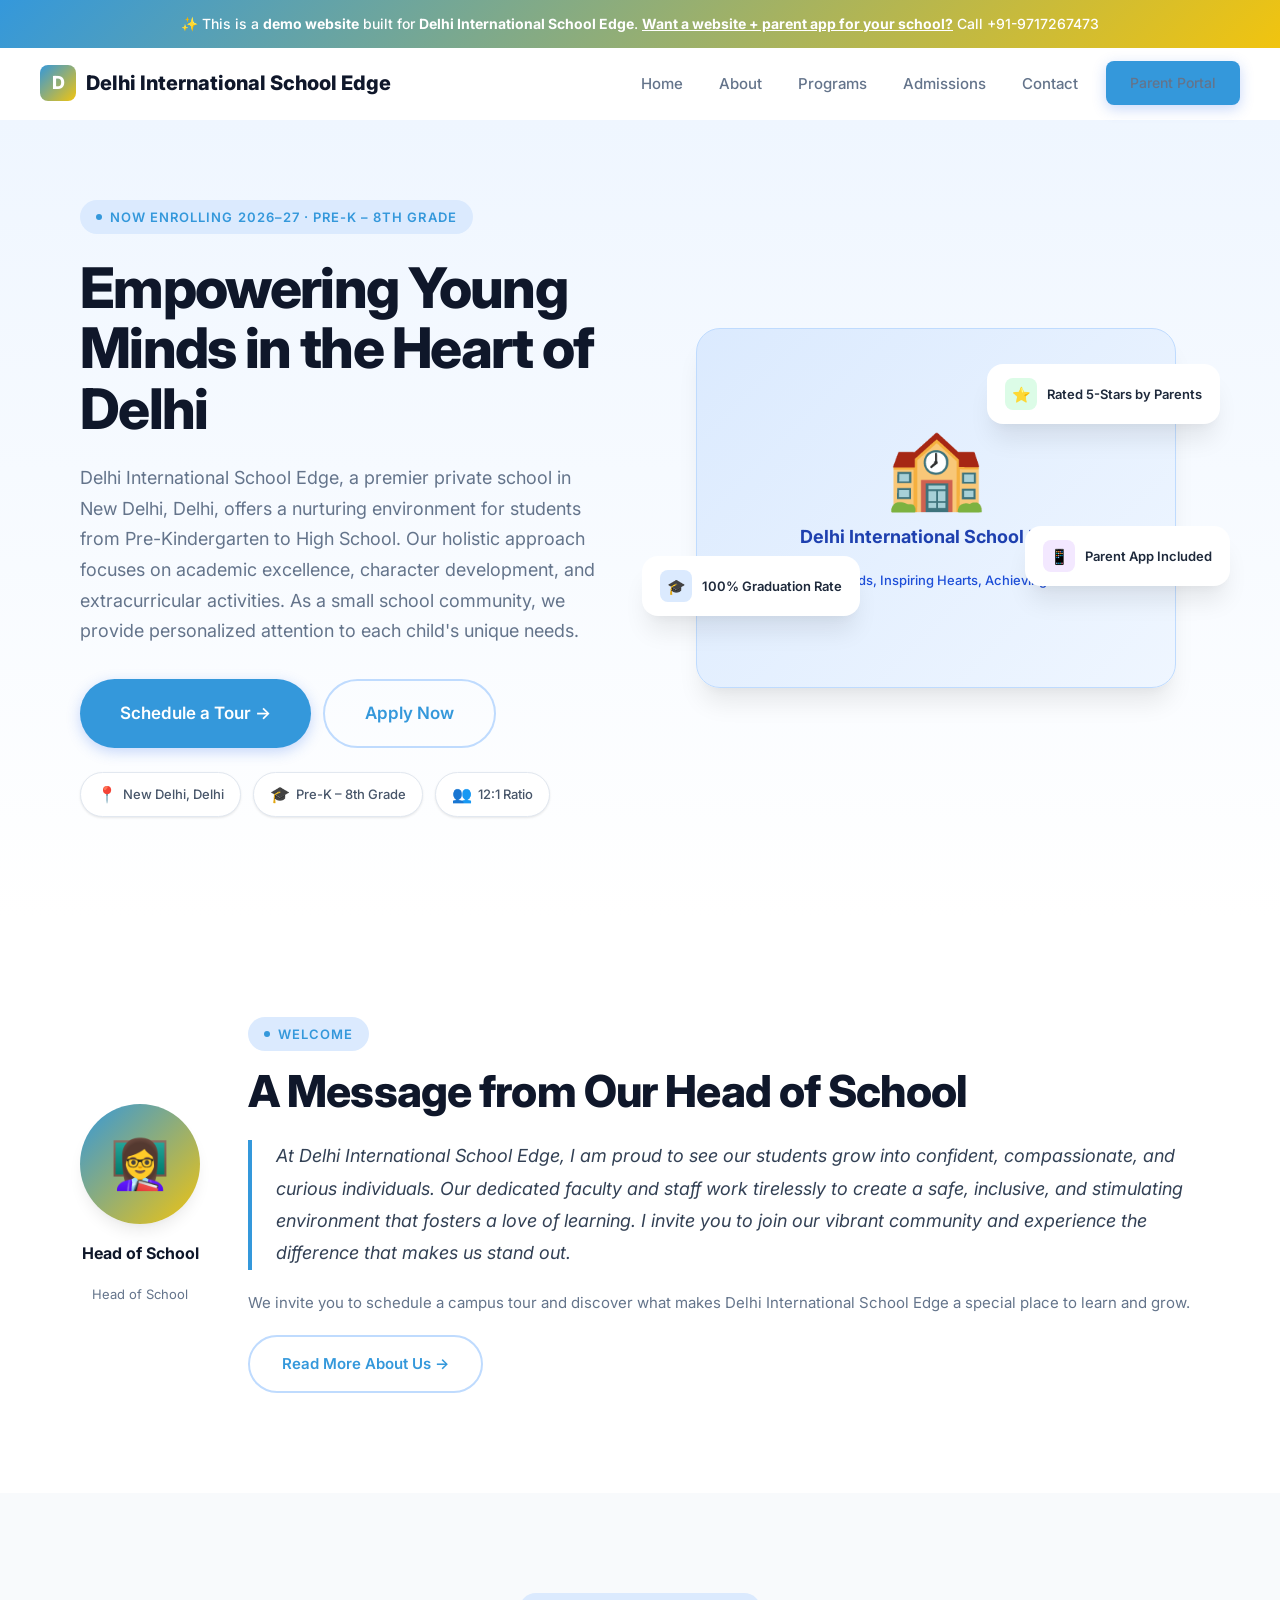
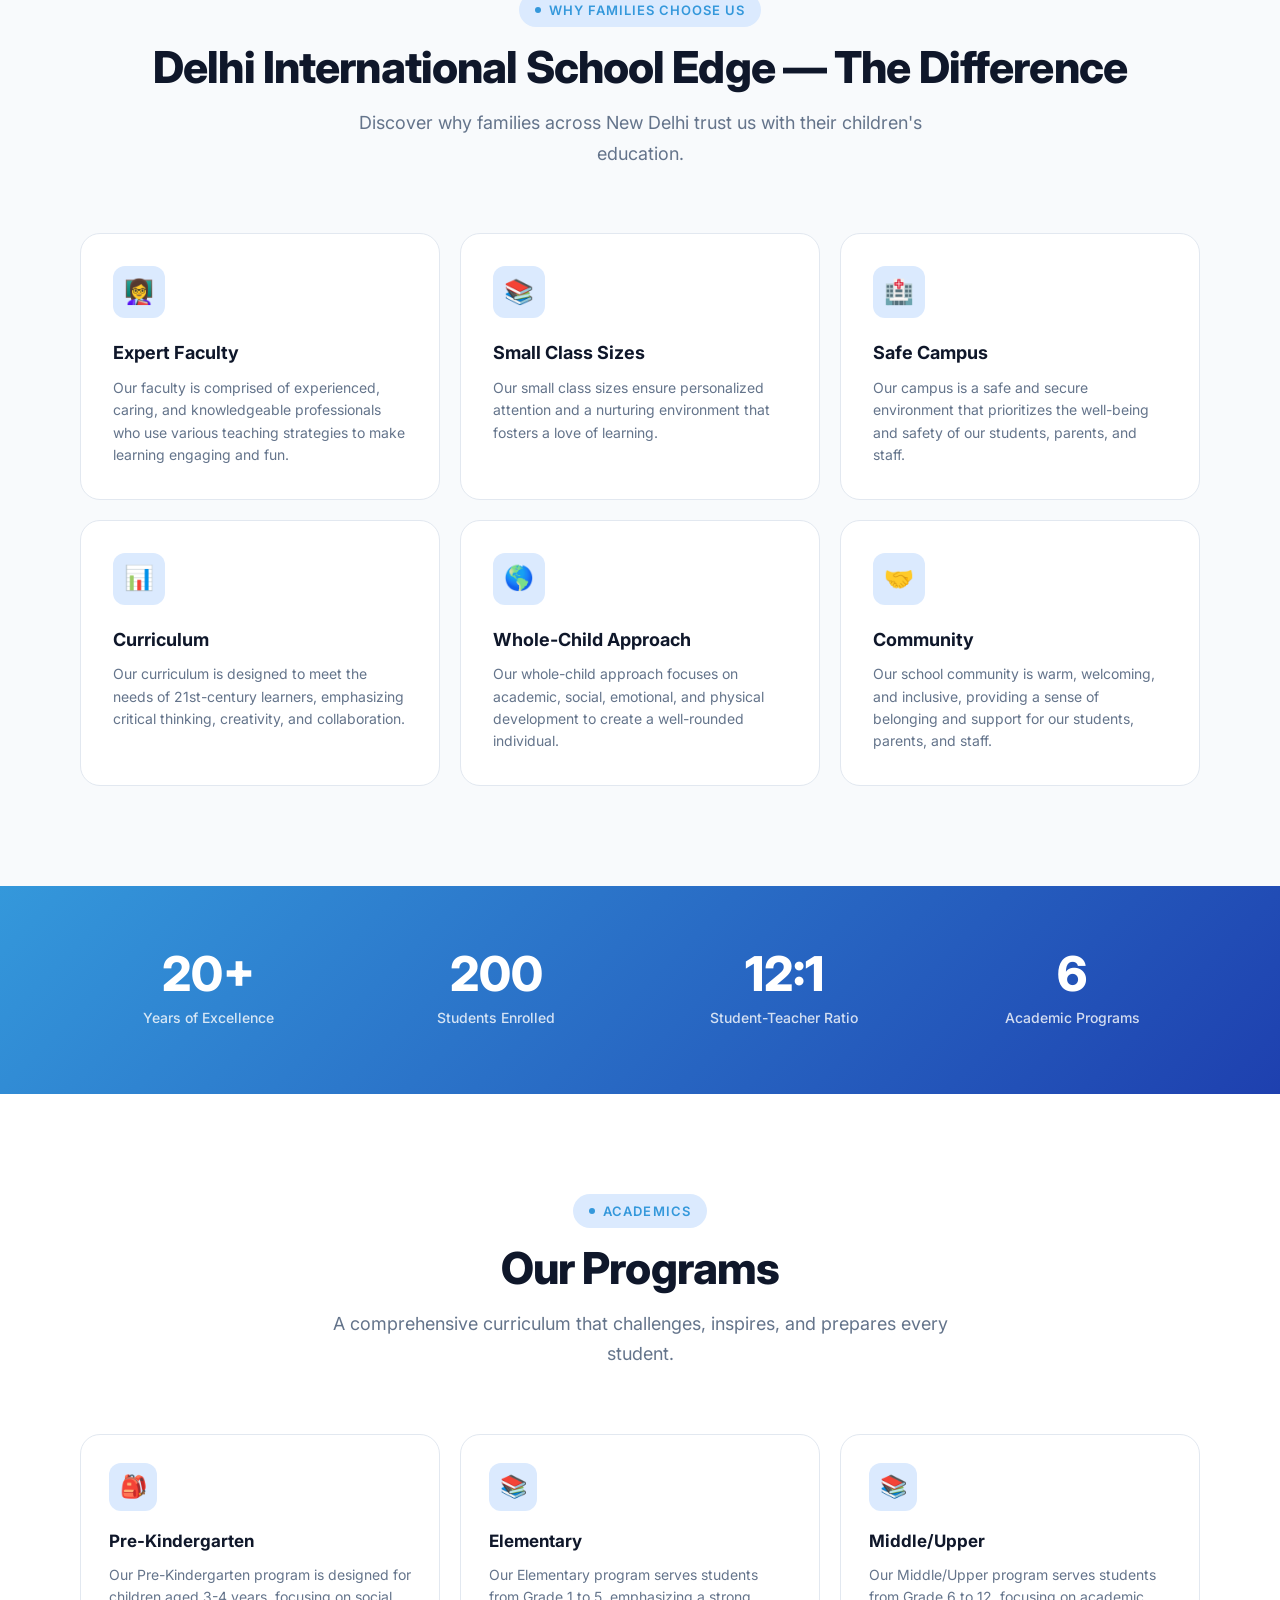
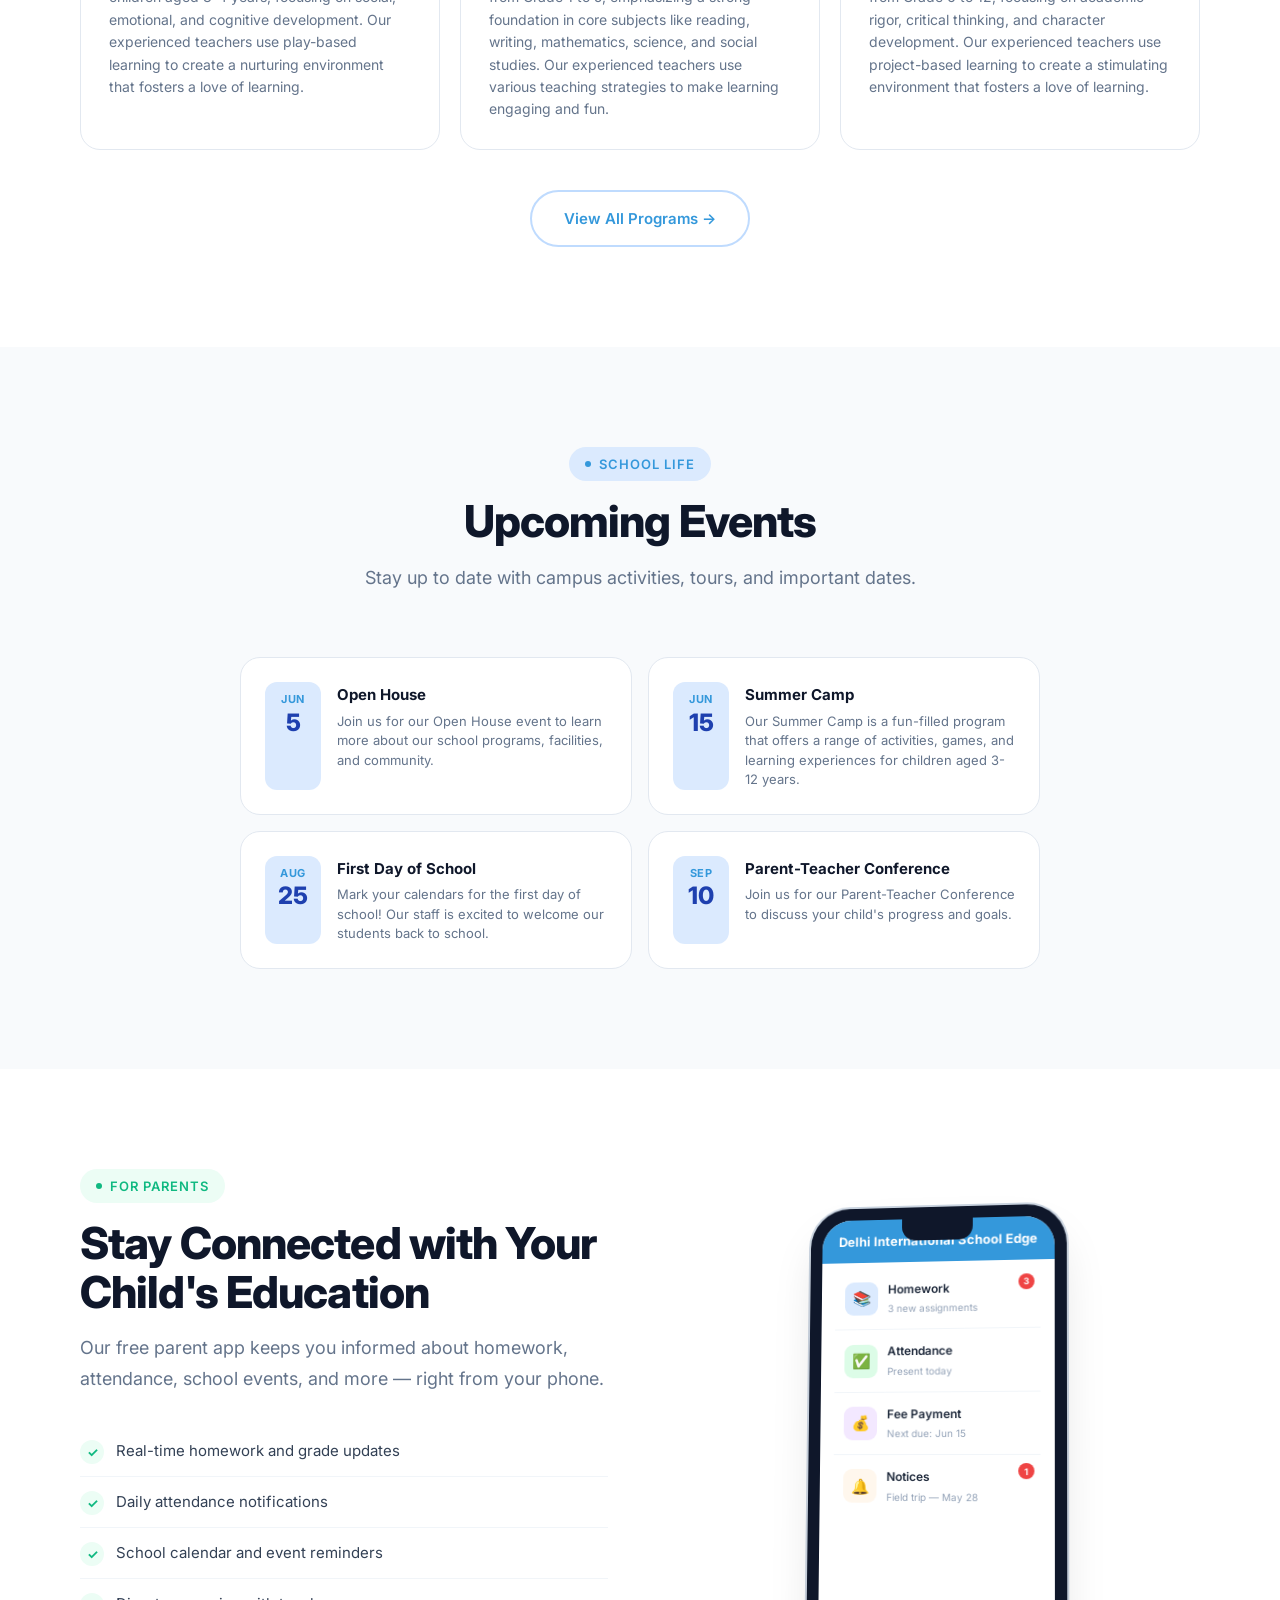
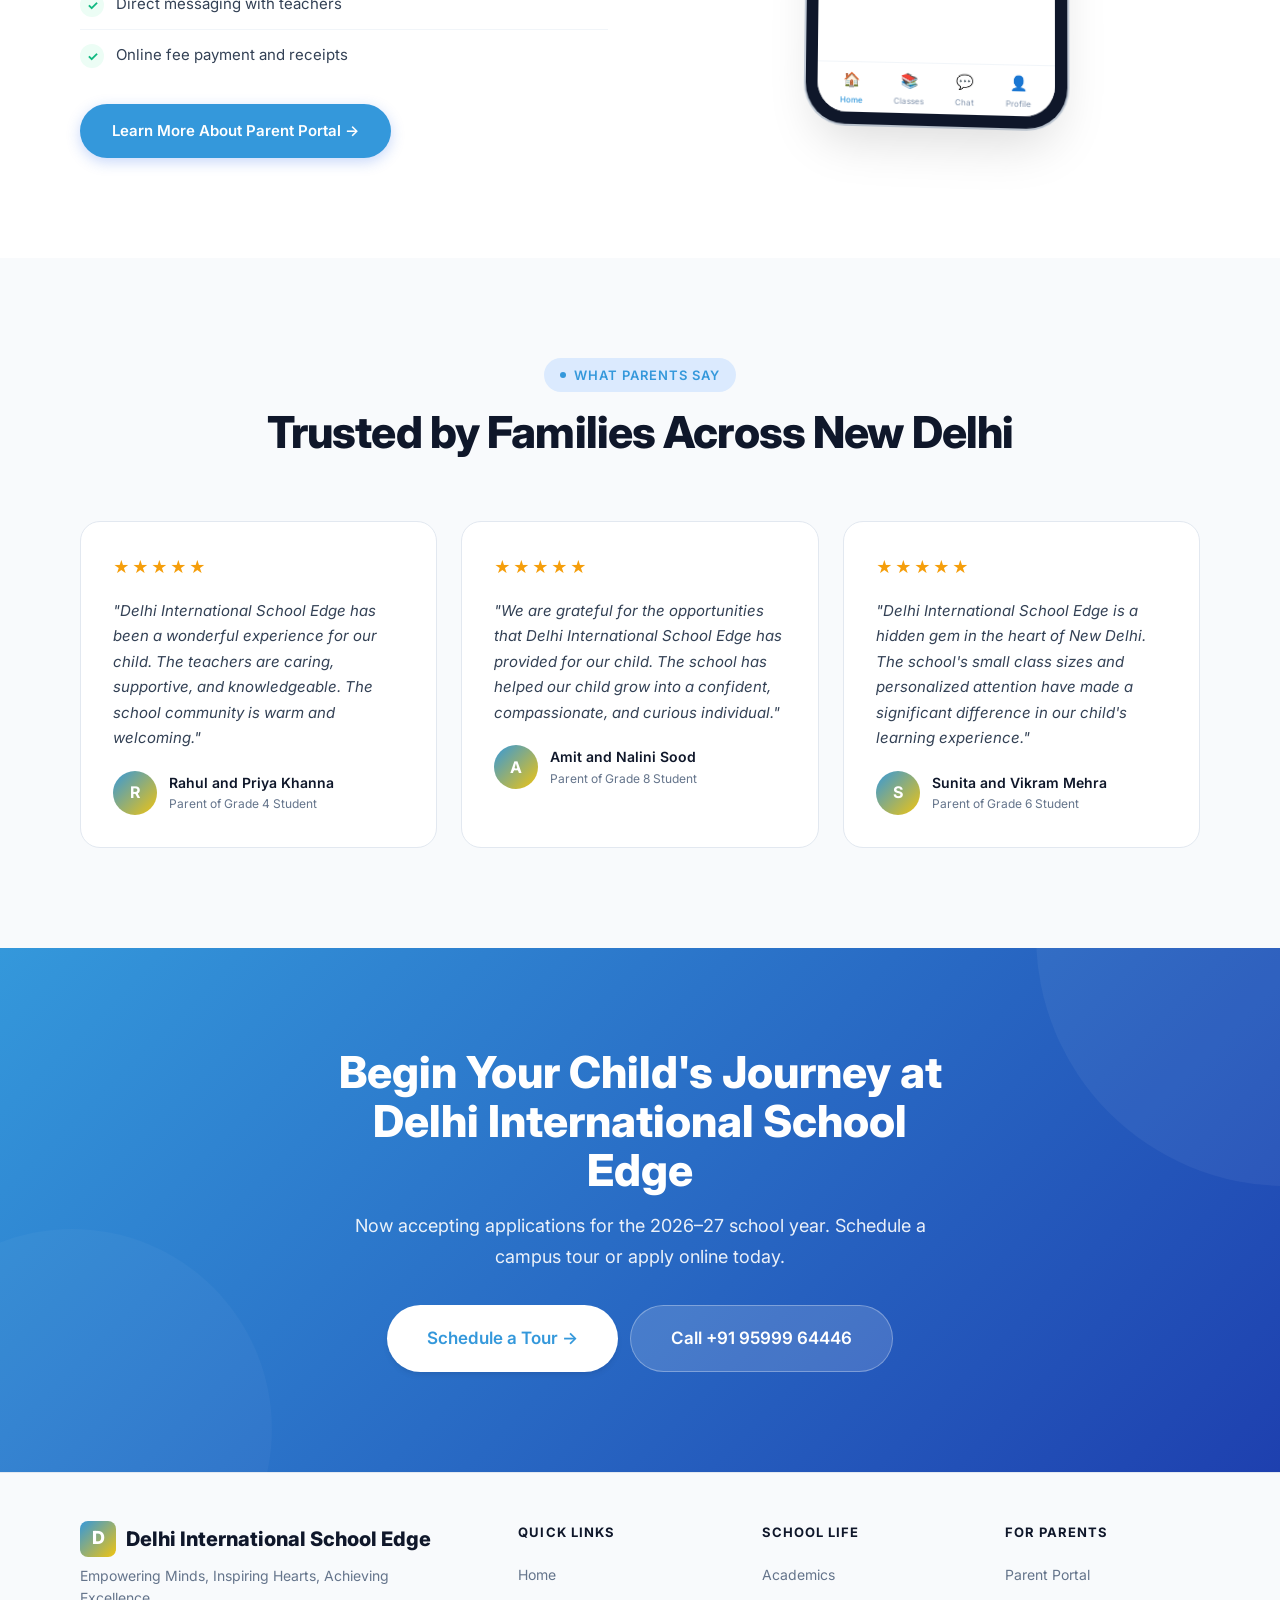
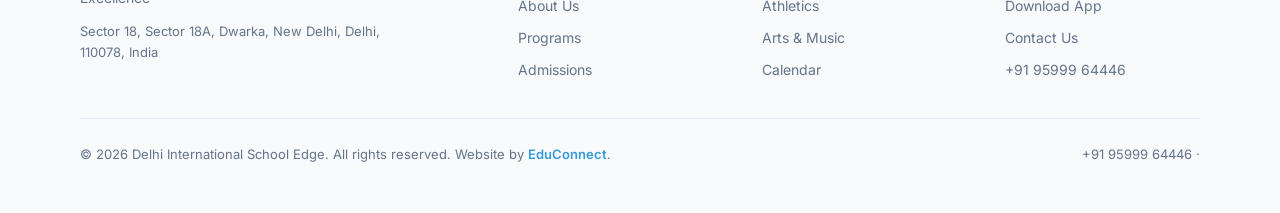
==== index.html @ 726d41cd "Initial demo site for Delhi International School Edge" ====
<!DOCTYPE html><html lang="en"><head>
  <meta charset="UTF-8"><meta name="viewport" content="width=device-width,initial-scale=1.0">
  <title>Home — Delhi International School Edge</title>
  <meta name="description" content="Home — Delhi International School Edge, a premier school in New Delhi, Delhi serving Pre-K – 8th Grade.">
  <meta property="og:title" content="Home — Delhi International School Edge"><meta property="og:type" content="website">
  <link rel="preconnect" href="https://fonts.googleapis.com"><link rel="preconnect" href="https://fonts.gstatic.com" crossorigin>
  <link href="https://fonts.googleapis.com/css2?family=Inter:wght@400;500;600;700;800&display=swap" rel="stylesheet">
  <link rel="stylesheet" href="/styles.css"><script src="/main.js" defer></script>
</head><body><div class="demo-banner">
  ✨ This is a <strong>demo website</strong> built for <strong>Delhi International School Edge</strong>.
  <a href="mailto:rajus9231@gmail.com">Want a website + parent app for your school?</a> Call +91-9717267473
</div>
<nav class="navbar">
  <a href="/" class="logo"><span class="logo-icon">D</span>Delhi International School Edge</a>
  <div class="nav-links">
    <a href="/">Home</a>
    <a href="/about.html">About</a>
    <a href="/programs.html">Programs</a>
    <a href="/admissions.html">Admissions</a>
    <a href="/contact.html">Contact</a>
    <a href="/parents.html" class="btn btn-primary" style="padding:10px 24px;font-size:14px">Parent Portal</a>
  </div>
  <button class="hamburger" aria-label="Toggle menu"><span></span><span></span><span></span></button>
</nav><main>
<section class="hero"><div class="container"><div class="hero-inner">
  <div class="hero-content">
    <div class="badge animate-on-scroll mb-6">Now Enrolling 2026–27 · Pre-K – 8th Grade</div>
    <h1 class="heading-xl animate-on-scroll mb-6">Empowering Young Minds in the Heart of Delhi</h1>
    <p class="text-lg text-muted animate-on-scroll mb-8">Delhi International School Edge, a premier private school in New Delhi, Delhi, offers a nurturing environment for students from Pre-Kindergarten to High School. Our holistic approach focuses on academic excellence, character development, and extracurricular activities. As a small school community, we provide personalized attention to each child's unique needs.</p>
    <div class="hero-actions animate-on-scroll">
      <a href="/admissions.html" class="btn btn-primary btn-lg">Schedule a Tour →</a>
      <a href="/admissions.html" class="btn btn-outline btn-lg">Apply Now</a>
    </div>
    <div class="hero-info-cards animate-on-scroll" style="margin-top:24px">
      <div class="info-chip"><span class="ic-icon">📍</span> New Delhi, Delhi</div>
      <div class="info-chip"><span class="ic-icon">🎓</span> Pre-K – 8th Grade</div>
      <div class="info-chip"><span class="ic-icon">👥</span> 12:1 Ratio</div>
    </div>
  </div>
  <div class="hero-visual animate-on-scroll">
    <div class="school-illustration"><div class="school-illustration-inner">
      <div class="school-building">🏫</div><h3>Delhi International School Edge</h3><p>Empowering Minds, Inspiring Hearts, Achieving Excellence</p>
    </div></div>
    <div class="float-card card-1"><div class="fc-icon green">⭐</div>Rated 5-Stars by Parents</div>
    <div class="float-card card-2"><div class="fc-icon blue">🎓</div>100% Graduation Rate</div>
    <div class="float-card card-3"><div class="fc-icon purple">📱</div>Parent App Included</div>
  </div>
</div></div></section>

<section class="welcome-section section-padding"><div class="container"><div class="welcome-grid">
  <div class="principal-card animate-on-scroll">
    <div class="principal-avatar">👩‍🏫</div>
    <div class="principal-name">Head of School</div><div class="principal-title">Head of School</div>
  </div>
  <div class="welcome-text animate-on-scroll">
    <div class="badge mb-4">Welcome</div>
    <h2 class="heading-lg mb-6">A Message from Our Head of School</h2>
    <blockquote>At Delhi International School Edge, I am proud to see our students grow into confident, compassionate, and curious individuals. Our dedicated faculty and staff work tirelessly to create a safe, inclusive, and stimulating environment that fosters a love of learning. I invite you to join our vibrant community and experience the difference that makes us stand out.</blockquote>
    <p>We invite you to schedule a campus tour and discover what makes Delhi International School Edge a special place to learn and grow.</p>
    <a href="/about.html" class="btn btn-outline" style="margin-top:20px">Read More About Us →</a>
  </div>
</div></div></section>

<section class="features-section section-padding"><div class="container">
  <div class="text-center mb-16">
    <div class="badge animate-on-scroll mb-4">Why Families Choose Us</div>
    <h2 class="heading-lg animate-on-scroll mb-4">Delhi International School Edge — The Difference</h2>
    <p class="text-lg text-muted max-w-lg mx-auto animate-on-scroll">Discover why families across New Delhi trust us with their children's education.</p>
  </div>
  <div class="features-grid">
      <div class="feature-card animate-on-scroll stagger-1">
        <div class="feature-icon">👩‍🏫</div><h3>Expert Faculty</h3><p>Our faculty is comprised of experienced, caring, and knowledgeable professionals who use various teaching strategies to make learning engaging and fun.</p>
      </div>
      <div class="feature-card animate-on-scroll stagger-2">
        <div class="feature-icon">📚</div><h3>Small Class Sizes</h3><p>Our small class sizes ensure personalized attention and a nurturing environment that fosters a love of learning.</p>
      </div>
      <div class="feature-card animate-on-scroll stagger-3">
        <div class="feature-icon">🏥</div><h3>Safe Campus</h3><p>Our campus is a safe and secure environment that prioritizes the well-being and safety of our students, parents, and staff.</p>
      </div>
      <div class="feature-card animate-on-scroll stagger-4">
        <div class="feature-icon">📊</div><h3>Curriculum</h3><p>Our curriculum is designed to meet the needs of 21st-century learners, emphasizing critical thinking, creativity, and collaboration.</p>
      </div>
      <div class="feature-card animate-on-scroll stagger-5">
        <div class="feature-icon">🌎</div><h3>Whole-Child Approach</h3><p>Our whole-child approach focuses on academic, social, emotional, and physical development to create a well-rounded individual.</p>
      </div>
      <div class="feature-card animate-on-scroll stagger-6">
        <div class="feature-icon">🤝</div><h3>Community</h3><p>Our school community is warm, welcoming, and inclusive, providing a sense of belonging and support for our students, parents, and staff.</p>
      </div></div>
</div></section>

<section class="stats-section"><div class="container"><div class="stats-grid">
  <div class="animate-on-scroll stagger-1"><div class="stat-value" data-count="20" data-suffix="+">0+</div><div class="stat-label">Years of Excellence</div></div>
  <div class="animate-on-scroll stagger-2"><div class="stat-value" data-count="200">0</div><div class="stat-label">Students Enrolled</div></div>
  <div class="animate-on-scroll stagger-3"><div class="stat-value">12:1</div><div class="stat-label">Student-Teacher Ratio</div></div>
  <div class="animate-on-scroll stagger-4"><div class="stat-value" data-count="6">0</div><div class="stat-label">Academic Programs</div></div>
</div></div></section>

<section class="programs-section section-padding"><div class="container">
  <div class="text-center mb-16">
    <div class="badge animate-on-scroll mb-4">Academics</div>
    <h2 class="heading-lg animate-on-scroll mb-4">Our Programs</h2>
    <p class="text-lg text-muted max-w-lg mx-auto animate-on-scroll">A comprehensive curriculum that challenges, inspires, and prepares every student.</p>
  </div>
  <div class="programs-grid">
      <div class="program-card animate-on-scroll stagger-1">
        <div class="program-icon">🎒</div><h3>Pre-Kindergarten</h3><p>Our Pre-Kindergarten program is designed for children aged 3-4 years, focusing on social, emotional, and cognitive development. Our experienced teachers use play-based learning to create a nurturing environment that fosters a love of learning.</p>
      </div>
      <div class="program-card animate-on-scroll stagger-2">
        <div class="program-icon">📚</div><h3>Elementary</h3><p>Our Elementary program serves students from Grade 1 to 5, emphasizing a strong foundation in core subjects like reading, writing, mathematics, science, and social studies. Our experienced teachers use various teaching strategies to make learning engaging and fun.</p>
      </div>
      <div class="program-card animate-on-scroll stagger-3">
        <div class="program-icon">📚</div><h3>Middle/Upper</h3><p>Our Middle/Upper program serves students from Grade 6 to 12, focusing on academic rigor, critical thinking, and character development. Our experienced teachers use project-based learning to create a stimulating environment that fosters a love of learning.</p>
      </div></div>
  <div class="text-center animate-on-scroll" style="margin-top:40px"><a href="/programs.html" class="btn btn-outline">View All Programs →</a></div>
</div></section>

<section class="events-section section-padding"><div class="container">
  <div class="text-center mb-16">
    <div class="badge animate-on-scroll mb-4">School Life</div>
    <h2 class="heading-lg animate-on-scroll mb-4">Upcoming Events</h2>
    <p class="text-lg text-muted max-w-lg mx-auto animate-on-scroll">Stay up to date with campus activities, tours, and important dates.</p>
  </div>
  <div class="events-grid"><div class="event-card animate-on-scroll stagger-1">
        <div class="event-date"><div class="month">Jun</div><div class="day">5</div></div>
        <div class="event-info"><h4>Open House</h4><p>Join us for our Open House event to learn more about our school programs, facilities, and community.</p></div>
      </div><div class="event-card animate-on-scroll stagger-2">
        <div class="event-date"><div class="month">Jun</div><div class="day">15</div></div>
        <div class="event-info"><h4>Summer Camp</h4><p>Our Summer Camp is a fun-filled program that offers a range of activities, games, and learning experiences for children aged 3-12 years.</p></div>
      </div><div class="event-card animate-on-scroll stagger-3">
        <div class="event-date"><div class="month">Aug</div><div class="day">25</div></div>
        <div class="event-info"><h4>First Day of School</h4><p>Mark your calendars for the first day of school! Our staff is excited to welcome our students back to school.</p></div>
      </div><div class="event-card animate-on-scroll stagger-4">
        <div class="event-date"><div class="month">Sep</div><div class="day">10</div></div>
        <div class="event-info"><h4>Parent-Teacher Conference</h4><p>Join us for our Parent-Teacher Conference to discuss your child's progress and goals.</p></div>
      </div></div>
</div></section>

<section class="portal-section section-padding"><div class="container"><div class="portal-grid">
  <div>
    <div class="badge accent animate-on-scroll mb-4">For Parents</div>
    <h2 class="heading-lg animate-on-scroll mb-4">Stay Connected with Your Child's Education</h2>
    <p class="text-lg text-muted animate-on-scroll mb-8">Our free parent app keeps you informed about homework, attendance, school events, and more — right from your phone.</p>
    <ul class="portal-features animate-on-scroll">
      <li><span class="pf-icon">✓</span>Real-time homework and grade updates</li>
      <li><span class="pf-icon">✓</span>Daily attendance notifications</li>
      <li><span class="pf-icon">✓</span>School calendar and event reminders</li>
      <li><span class="pf-icon">✓</span>Direct messaging with teachers</li>
      <li><span class="pf-icon">✓</span>Online fee payment and receipts</li>
    </ul>
    <a href="/parents.html" class="btn btn-primary animate-on-scroll" style="margin-top:24px">Learn More About Parent Portal →</a>
  </div>
  <div class="animate-on-scroll" style="display:flex;justify-content:center">
    <div class="phone-mockup"><div class="phone-screen">
      <div class="phone-status-bar">Delhi International School Edge</div>
      <div class="phone-screen-content">
        <div class="phone-nav-item"><div class="phone-nav-icon blue">📚</div><div><div class="phone-nav-label">Homework</div><div class="phone-nav-sub">3 new assignments</div></div><div class="phone-badge">3</div></div>
        <div class="phone-nav-item"><div class="phone-nav-icon green">✅</div><div><div class="phone-nav-label">Attendance</div><div class="phone-nav-sub">Present today</div></div></div>
        <div class="phone-nav-item"><div class="phone-nav-icon purple">💰</div><div><div class="phone-nav-label">Fee Payment</div><div class="phone-nav-sub">Next due: Jun 15</div></div></div>
        <div class="phone-nav-item"><div class="phone-nav-icon orange">🔔</div><div><div class="phone-nav-label">Notices</div><div class="phone-nav-sub">Field trip — May 28</div></div><div class="phone-badge">1</div></div>
      </div>
      <div class="phone-bottom-bar">
        <div class="phone-tab active"><div style="font-size:14px">🏠</div>Home</div>
        <div class="phone-tab"><div style="font-size:14px">📚</div>Classes</div>
        <div class="phone-tab"><div style="font-size:14px">💬</div>Chat</div>
        <div class="phone-tab"><div style="font-size:14px">👤</div>Profile</div>
      </div>
    </div></div>
  </div>
</div></div></section>

<section class="testimonials-section section-padding"><div class="container">
  <div class="text-center mb-16">
    <div class="badge animate-on-scroll mb-4">What Parents Say</div>
    <h2 class="heading-lg animate-on-scroll mb-4">Trusted by Families Across New Delhi</h2>
  </div>
  <div class="testimonials-grid">
      <div class="testimonial-card animate-on-scroll stagger-1">
        <div class="stars"><span class="star">★</span><span class="star">★</span><span class="star">★</span><span class="star">★</span><span class="star">★</span></div>
        <p class="testimonial-text">"Delhi International School Edge has been a wonderful experience for our child. The teachers are caring, supportive, and knowledgeable. The school community is warm and welcoming."</p>
        <div class="testimonial-author"><div class="author-avatar">R</div>
        <div class="author-info"><div class="author-name">Rahul and Priya Khanna</div><div class="author-role">Parent of Grade 4 Student</div></div></div>
      </div>
      <div class="testimonial-card animate-on-scroll stagger-2">
        <div class="stars"><span class="star">★</span><span class="star">★</span><span class="star">★</span><span class="star">★</span><span class="star">★</span></div>
        <p class="testimonial-text">"We are grateful for the opportunities that Delhi International School Edge has provided for our child. The school has helped our child grow into a confident, compassionate, and curious individual."</p>
        <div class="testimonial-author"><div class="author-avatar">A</div>
        <div class="author-info"><div class="author-name">Amit and Nalini Sood</div><div class="author-role">Parent of Grade 8 Student</div></div></div>
      </div>
      <div class="testimonial-card animate-on-scroll stagger-3">
        <div class="stars"><span class="star">★</span><span class="star">★</span><span class="star">★</span><span class="star">★</span><span class="star">★</span></div>
        <p class="testimonial-text">"Delhi International School Edge is a hidden gem in the heart of New Delhi. The school's small class sizes and personalized attention have made a significant difference in our child's learning experience."</p>
        <div class="testimonial-author"><div class="author-avatar">S</div>
        <div class="author-info"><div class="author-name">Sunita and Vikram Mehra</div><div class="author-role">Parent of Grade 6 Student</div></div></div>
      </div></div>
</div></section>

<section class="cta-section"><div class="container"><div class="cta-content animate-on-scroll">
  <h2>Begin Your Child's Journey at Delhi International School Edge</h2>
  <p>Now accepting applications for the 2026–27 school year. Schedule a campus tour or apply online today.</p>
  <div class="cta-actions">
    <a href="/admissions.html" class="btn btn-white btn-lg">Schedule a Tour →</a>
    <a href="tel:+91 95999 64446" class="btn btn-lg" style="background:rgba(255,255,255,.15);color:white;border:1px solid rgba(255,255,255,.3)">Call +91 95999 64446</a>
  </div>
</div></div></section>
</main><footer class="footer">
  <div class="container">
    <div class="footer-grid">
      <div class="footer-brand">
        <div class="logo" style="margin-bottom:8px"><span class="logo-icon">D</span>Delhi International School Edge</div>
        <p>Empowering Minds, Inspiring Hearts, Achieving Excellence</p>
        <p style="margin-top:12px;font-size:13px">Sector 18, Sector 18A, Dwarka, New Delhi, Delhi, 110078, India</p>
      </div>
      <div class="footer-col"><h4>Quick Links</h4><a href="/">Home</a><a href="/about.html">About Us</a><a href="/programs.html">Programs</a><a href="/admissions.html">Admissions</a></div>
      <div class="footer-col"><h4>School Life</h4><a href="/programs.html">Academics</a><a href="/programs.html">Athletics</a><a href="/programs.html">Arts &amp; Music</a><a href="/contact.html">Calendar</a></div>
      <div class="footer-col"><h4>For Parents</h4><a href="/parents.html">Parent Portal</a><a href="/parents.html">Download App</a><a href="/contact.html">Contact Us</a><a href="tel:+91 95999 64446">+91 95999 64446</a></div>
    </div>
    <div class="footer-bottom">
      <p>&copy; 2026 Delhi International School Edge. All rights reserved. Website by <a href="mailto:rajus9231@gmail.com">EduConnect</a>.</p>
      <p>+91 95999 64446 &middot; <a href="mailto:"></a></p>
    </div>
  </div>
</footer></body></html>
---- styles.css ----
/* ===== DESIGN SYSTEM — LIGHT PROFESSIONAL ===== */
:root{
  --primary:#3498DB;--primary-50:#eff6ff;--primary-100:#dbeafe;--primary-200:#bfdbfe;
  --primary-500:#3498DB;--primary-600:#1d4ed8;--primary-700:#1e40af;
  --secondary:#F1C40F;--accent:#10b981;--accent-50:#ecfdf5;
  --white:#fff;--gray-50:#f8fafc;--gray-100:#f1f5f9;--gray-200:#e2e8f0;--gray-300:#cbd5e1;
  --gray-400:#94a3b8;--gray-500:#64748b;--gray-600:#475569;--gray-700:#334155;
  --gray-800:#1e293b;--gray-900:#0f172a;
  --bg:var(--white);--bg-alt:var(--gray-50);--text:var(--gray-700);
  --text-heading:var(--gray-900);--text-muted:var(--gray-500);--border:var(--gray-200);
  --shadow-sm:0 1px 3px rgba(0,0,0,.06),0 1px 2px rgba(0,0,0,.04);
  --shadow-md:0 4px 6px -1px rgba(0,0,0,.07),0 2px 4px -2px rgba(0,0,0,.05);
  --shadow-lg:0 10px 15px -3px rgba(0,0,0,.08),0 4px 6px -4px rgba(0,0,0,.04);
  --shadow-xl:0 20px 25px -5px rgba(0,0,0,.08),0 8px 10px -6px rgba(0,0,0,.04);
  --shadow-2xl:0 25px 50px -12px rgba(0,0,0,.15);
  --shadow-primary:0 4px 14px rgba(37,99,235,.25);
  --radius-sm:8px;--radius-md:12px;--radius-lg:16px;--radius-xl:20px;--radius-2xl:24px;--radius-full:9999px;
  --font:'Inter',-apple-system,BlinkMacSystemFont,'Segoe UI',sans-serif;
}
*,*::before,*::after{margin:0;padding:0;box-sizing:border-box}
html{scroll-behavior:smooth;-webkit-font-smoothing:antialiased}
body{font-family:var(--font);background:var(--bg);color:var(--text);line-height:1.7;overflow-x:hidden;font-size:16px}
a{color:inherit;text-decoration:none}img{max-width:100%;display:block}button{font-family:inherit;cursor:pointer}
.container{max-width:1200px;margin:0 auto;padding:0 24px}
@media(min-width:768px){.container{padding:0 40px}}
.section-padding{padding:80px 0}
@media(min-width:768px){.section-padding{padding:100px 0}}
.badge{display:inline-flex;align-items:center;gap:8px;padding:6px 16px;font-size:13px;font-weight:600;text-transform:uppercase;letter-spacing:.08em;border-radius:var(--radius-full);background:var(--primary-100);color:var(--primary)}
.badge::before{content:'';width:6px;height:6px;border-radius:50%;background:var(--primary);animation:pulse 2s infinite}
.badge.accent{background:var(--accent-50);color:var(--accent)}.badge.accent::before{background:var(--accent)}
.heading-xl{font-size:clamp(32px,5vw,56px);font-weight:800;line-height:1.08;letter-spacing:-.03em;color:var(--text-heading)}
.heading-lg{font-size:clamp(28px,4vw,44px);font-weight:800;line-height:1.12;letter-spacing:-.02em;color:var(--text-heading)}
.heading-md{font-size:clamp(22px,3vw,32px);font-weight:700;line-height:1.2;color:var(--text-heading)}
.heading-sm{font-size:20px;font-weight:700;line-height:1.3;color:var(--text-heading)}
.text-lg{font-size:18px;line-height:1.7;color:var(--text)}
.text-base{font-size:16px;line-height:1.7;color:var(--text)}
.text-sm{font-size:14px;line-height:1.6;color:var(--text-muted)}
.text-center{text-align:center}.text-muted{color:var(--text-muted)}
.gradient-text{background:linear-gradient(135deg,var(--primary),var(--secondary));-webkit-background-clip:text;-webkit-text-fill-color:transparent;background-clip:text}
.max-w-lg{max-width:640px}.mx-auto{margin-left:auto;margin-right:auto}
.mb-4{margin-bottom:16px}.mb-6{margin-bottom:24px}.mb-8{margin-bottom:32px}
.mb-12{margin-bottom:48px}.mb-16{margin-bottom:64px}
.btn{display:inline-flex;align-items:center;justify-content:center;gap:8px;padding:14px 32px;font-size:15px;font-weight:600;border-radius:var(--radius-full);border:none;cursor:pointer;transition:all .25s cubic-bezier(.4,0,.2,1);text-decoration:none;white-space:nowrap}
.btn-primary{background:var(--primary);color:var(--white);box-shadow:var(--shadow-primary)}
.btn-primary:hover{background:var(--primary-600);transform:translateY(-2px);box-shadow:0 8px 24px rgba(37,99,235,.3)}
.btn-lg{padding:18px 40px;font-size:17px}
.btn-outline{background:transparent;color:var(--primary);border:2px solid var(--primary-200)}
.btn-outline:hover{background:var(--primary-50);border-color:var(--primary);transform:translateY(-2px)}
.btn-white{background:var(--white);color:var(--primary);box-shadow:var(--shadow-md)}
.btn-white:hover{transform:translateY(-2px);box-shadow:var(--shadow-lg)}
.demo-banner{background:linear-gradient(135deg,var(--primary),var(--secondary));color:var(--white);text-align:center;padding:12px 24px;font-size:14px;font-weight:500;position:relative;z-index:200}
.demo-banner strong{font-weight:700}.demo-banner a{color:var(--white);text-decoration:underline;font-weight:700}
.navbar{position:sticky;top:0;z-index:100;display:flex;justify-content:space-between;align-items:center;padding:0 24px;height:72px;background:rgba(255,255,255,.92);backdrop-filter:blur(20px) saturate(180%);border-bottom:1px solid transparent;transition:all .3s ease}
@media(min-width:768px){.navbar{padding:0 40px}}
.navbar.scrolled{border-bottom-color:var(--border);box-shadow:var(--shadow-sm)}
.logo{display:flex;align-items:center;gap:10px;font-size:18px;font-weight:800;color:var(--text-heading)}
@media(min-width:768px){.logo{font-size:20px}}
.logo-icon{width:36px;height:36px;border-radius:var(--radius-sm);background:linear-gradient(135deg,var(--primary),var(--secondary));display:flex;align-items:center;justify-content:center;color:white;font-size:18px;font-weight:800}
.nav-links{display:flex;gap:4px;align-items:center}
.nav-links a{padding:8px 16px;font-size:15px;font-weight:500;color:var(--text-muted);border-radius:var(--radius-sm);transition:all .2s ease}
.nav-links a:hover{color:var(--text-heading);background:var(--gray-50)}
.nav-links .btn{margin-left:8px}
.hamburger{display:none;background:none;border:none;padding:8px;min-height:44px;min-width:44px;flex-direction:column;justify-content:center;align-items:center}
.hamburger span{display:block;width:22px;height:2px;background:var(--gray-700);margin:3px 0;transition:all .3s ease;border-radius:2px}
.hamburger.active span:nth-child(1){transform:rotate(45deg) translate(4px,4px)}
.hamburger.active span:nth-child(2){opacity:0}
.hamburger.active span:nth-child(3){transform:rotate(-45deg) translate(4px,-4px)}
@media(max-width:768px){.hamburger{display:flex}.nav-links{display:none;position:fixed;top:72px;left:0;right:0;bottom:0;background:var(--white);flex-direction:column;align-items:center;justify-content:center;gap:16px;z-index:200}.nav-links.open{display:flex}.nav-links a{font-size:18px;padding:12px 24px}}
.hero{position:relative;overflow:hidden;background:linear-gradient(180deg,var(--primary-50) 0%,var(--white) 100%)}
.hero-inner{display:grid;grid-template-columns:1fr;gap:48px;align-items:center;padding:60px 0 80px}
@media(min-width:1024px){.hero-inner{grid-template-columns:1fr 1fr;gap:64px;padding:80px 0 100px}}
.hero-content{max-width:560px}
@media(max-width:1023px){.hero-content{text-align:center;margin:0 auto}}
.hero-actions{display:flex;gap:12px;flex-wrap:wrap}
@media(max-width:1023px){.hero-actions{justify-content:center}}
.hero-visual{display:flex;justify-content:center;align-items:center;position:relative}
.school-illustration{position:relative;width:100%;max-width:480px;aspect-ratio:4/3;border-radius:var(--radius-2xl);overflow:hidden;background:linear-gradient(135deg,var(--primary-100),var(--primary-50));border:1px solid var(--primary-200);box-shadow:var(--shadow-xl)}
.school-illustration-inner{width:100%;height:100%;display:flex;flex-direction:column;align-items:center;justify-content:center;gap:16px;padding:32px}
.school-building{font-size:80px;line-height:1}
.school-illustration h3{font-size:18px;font-weight:700;color:var(--primary-700);text-align:center}
.school-illustration p{font-size:13px;color:var(--primary-600);text-align:center;font-weight:500}
.hero-info-cards{display:flex;gap:12px;flex-wrap:wrap;margin-top:20px}
@media(max-width:1023px){.hero-info-cards{justify-content:center}}
.info-chip{display:flex;align-items:center;gap:6px;padding:8px 16px;background:var(--white);border:1px solid var(--border);border-radius:var(--radius-full);font-size:13px;font-weight:500;color:var(--gray-600);box-shadow:var(--shadow-sm)}
.info-chip .ic-icon{font-size:16px}
.float-card{position:absolute;background:var(--white);border-radius:var(--radius-lg);box-shadow:var(--shadow-xl);padding:14px 18px;display:flex;align-items:center;gap:10px;font-size:13px;font-weight:600;color:var(--gray-800);animation:float-gentle 4s ease-in-out infinite;z-index:5;white-space:nowrap}
.float-card.card-1{top:10%;right:-20px;animation-delay:0s}
.float-card.card-2{bottom:20%;left:-30px;animation-delay:1.5s}
.float-card.card-3{top:55%;right:-30px;animation-delay:3s}
.float-card .fc-icon{width:32px;height:32px;border-radius:8px;display:flex;align-items:center;justify-content:center;font-size:15px}
.float-card .fc-icon.green{background:#dcfce7;color:#16a34a}
.float-card .fc-icon.blue{background:var(--primary-100);color:var(--primary)}
.float-card .fc-icon.purple{background:#f3e8ff;color:#9333ea}
.welcome-section{background:var(--white)}
.welcome-grid{display:grid;grid-template-columns:1fr;gap:40px;align-items:center}
@media(min-width:768px){.welcome-grid{grid-template-columns:auto 1fr;gap:48px}}
.principal-card{display:flex;flex-direction:column;align-items:center;text-align:center;gap:16px}
.principal-avatar{width:120px;height:120px;border-radius:50%;background:linear-gradient(135deg,var(--primary),var(--secondary));display:flex;align-items:center;justify-content:center;font-size:48px;color:white;box-shadow:var(--shadow-lg)}
.principal-name{font-size:16px;font-weight:700;color:var(--text-heading)}
.principal-title{font-size:13px;color:var(--text-muted)}
.welcome-text blockquote{font-size:18px;font-style:italic;color:var(--text);line-height:1.8;border-left:4px solid var(--primary);padding-left:24px;margin-bottom:20px}
.welcome-text p{font-size:15px;color:var(--text-muted);line-height:1.7}
.features-section{background:var(--bg-alt)}
.features-grid{display:grid;grid-template-columns:1fr;gap:20px}
@media(min-width:640px){.features-grid{grid-template-columns:repeat(2,1fr)}}
@media(min-width:1024px){.features-grid{grid-template-columns:repeat(3,1fr)}}
.feature-card{position:relative;padding:32px;border-radius:var(--radius-xl);background:var(--white);border:1px solid var(--border);transition:all .3s ease;overflow:hidden}
.feature-card:hover{transform:translateY(-4px);box-shadow:var(--shadow-lg);border-color:var(--primary-200)}
.feature-icon{width:52px;height:52px;border-radius:var(--radius-md);background:var(--primary-100);display:flex;align-items:center;justify-content:center;margin-bottom:20px;font-size:24px;transition:transform .3s ease}
.feature-card:hover .feature-icon{transform:scale(1.1)}
.feature-card h3{font-size:18px;font-weight:700;color:var(--text-heading);margin-bottom:8px}
.feature-card p{font-size:14px;color:var(--text-muted);line-height:1.6}
.programs-section{background:var(--white)}
.programs-grid{display:grid;grid-template-columns:1fr;gap:20px}
@media(min-width:640px){.programs-grid{grid-template-columns:repeat(2,1fr)}}
@media(min-width:1024px){.programs-grid{grid-template-columns:repeat(3,1fr)}}
.program-card{padding:28px;border-radius:var(--radius-xl);background:var(--white);border:1px solid var(--border);transition:all .3s ease;position:relative;overflow:hidden}
.program-card::before{content:'';position:absolute;top:0;left:0;right:0;height:3px;background:linear-gradient(90deg,var(--primary),var(--secondary));transform:scaleX(0);transform-origin:left;transition:transform .3s ease}
.program-card:hover{transform:translateY(-4px);box-shadow:var(--shadow-lg);border-color:var(--primary-200)}
.program-card:hover::before{transform:scaleX(1)}
.program-icon{width:48px;height:48px;border-radius:var(--radius-md);background:var(--primary-100);display:flex;align-items:center;justify-content:center;margin-bottom:16px;font-size:22px}
.program-card h3{font-size:17px;font-weight:700;color:var(--text-heading);margin-bottom:8px}
.program-card p{font-size:14px;color:var(--text-muted);line-height:1.6}
.stats-section{background:linear-gradient(135deg,var(--primary),var(--primary-700));color:var(--white);padding:64px 0}
.stats-grid{display:grid;grid-template-columns:repeat(2,1fr);gap:32px;text-align:center}
@media(min-width:768px){.stats-grid{grid-template-columns:repeat(4,1fr)}}
.stat-value{font-size:clamp(32px,4vw,48px);font-weight:800;line-height:1}
.stat-label{font-size:14px;opacity:.8;margin-top:8px;font-weight:500}
.events-section{background:var(--bg-alt)}
.events-grid{display:grid;grid-template-columns:1fr;gap:16px;max-width:800px;margin:0 auto}
@media(min-width:640px){.events-grid{grid-template-columns:repeat(2,1fr)}}
.event-card{display:flex;gap:16px;padding:24px;border-radius:var(--radius-xl);background:var(--white);border:1px solid var(--border);transition:all .3s ease}
.event-card:hover{box-shadow:var(--shadow-md);border-color:var(--primary-200)}
.event-date{min-width:56px;text-align:center;padding:8px;border-radius:var(--radius-md);background:var(--primary-100)}
.event-date .month{font-size:11px;font-weight:700;text-transform:uppercase;color:var(--primary);letter-spacing:.05em}
.event-date .day{font-size:24px;font-weight:800;color:var(--primary-700);line-height:1.2}
.event-info h4{font-size:15px;font-weight:700;color:var(--text-heading);margin-bottom:4px}
.event-info p{font-size:13px;color:var(--text-muted);line-height:1.5}
.portal-section{background:var(--white)}
.portal-grid{display:grid;grid-template-columns:1fr;gap:48px;align-items:center}
@media(min-width:1024px){.portal-grid{grid-template-columns:1fr 1fr;gap:64px}}
.phone-mockup{position:relative;width:260px;height:520px;background:var(--gray-900);border-radius:40px;padding:12px;box-shadow:var(--shadow-2xl),0 0 0 2px var(--gray-300);margin:0 auto;transform:perspective(1000px) rotateY(-6deg) rotateX(3deg)}
.phone-mockup::before{content:'';position:absolute;top:12px;left:50%;transform:translateX(-50%);width:72px;height:22px;background:var(--gray-900);border-radius:0 0 14px 14px;z-index:10}
.phone-screen{width:100%;height:100%;background:var(--white);border-radius:30px;overflow:hidden;position:relative}
.phone-screen-content{padding:50px 14px 14px;font-size:12px;color:var(--gray-700)}
.phone-status-bar{position:absolute;top:0;left:0;right:0;height:44px;background:var(--primary);display:flex;align-items:center;justify-content:center;color:white;font-weight:700;font-size:13px;border-radius:18px 18px 0 0}
.phone-nav-item{display:flex;align-items:center;gap:10px;padding:12px 10px;border-bottom:1px solid var(--gray-100);position:relative}
.phone-nav-item:last-child{border-bottom:none}
.phone-nav-icon{width:34px;height:34px;border-radius:9px;display:flex;align-items:center;justify-content:center;font-size:15px;flex-shrink:0}
.phone-nav-icon.blue{background:var(--primary-100);color:var(--primary)}
.phone-nav-icon.green{background:#dcfce7;color:#16a34a}
.phone-nav-icon.purple{background:#f3e8ff;color:#9333ea}
.phone-nav-icon.orange{background:#fff7ed;color:#ea580c}
.phone-nav-label{font-weight:600;font-size:12px;color:var(--gray-800)}
.phone-nav-sub{font-size:10px;color:var(--gray-400);margin-top:1px}
.phone-badge{position:absolute;top:8px;right:6px;min-width:16px;height:16px;border-radius:8px;background:#ef4444;color:white;font-size:9px;font-weight:700;display:flex;align-items:center;justify-content:center;padding:0 4px}
.phone-bottom-bar{position:absolute;bottom:0;left:0;right:0;height:50px;background:var(--white);border-top:1px solid var(--gray-100);display:flex;align-items:center;justify-content:space-around;padding:0 8px;border-radius:0 0 18px 18px}
.phone-tab{display:flex;flex-direction:column;align-items:center;gap:2px;font-size:8px;color:var(--gray-400);font-weight:500}
.phone-tab.active{color:var(--primary)}
.portal-features{list-style:none;padding:0}
.portal-features li{display:flex;align-items:flex-start;gap:12px;padding:12px 0;border-bottom:1px solid var(--gray-100);font-size:15px;color:var(--text)}
.portal-features li:last-child{border-bottom:none}
.portal-features .pf-icon{width:24px;height:24px;border-radius:50%;background:var(--accent-50);color:var(--accent);display:flex;align-items:center;justify-content:center;flex-shrink:0;margin-top:2px;font-size:13px;font-weight:700}
.testimonials-section{background:var(--bg-alt)}
.testimonials-grid{display:grid;grid-template-columns:1fr;gap:24px}
@media(min-width:768px){.testimonials-grid{grid-template-columns:repeat(3,1fr)}}
.testimonial-card{padding:32px;border-radius:var(--radius-xl);background:var(--white);border:1px solid var(--border);transition:all .3s ease}
.testimonial-card:hover{box-shadow:var(--shadow-lg);transform:translateY(-4px)}
.stars{display:flex;gap:2px;margin-bottom:16px}.star{color:#f59e0b;font-size:16px}
.testimonial-text{font-size:15px;color:var(--text);line-height:1.7;margin-bottom:20px;font-style:italic}
.testimonial-author{display:flex;align-items:center;gap:12px}
.author-avatar{width:44px;height:44px;border-radius:50%;background:linear-gradient(135deg,var(--primary),var(--secondary));display:flex;align-items:center;justify-content:center;font-weight:700;color:var(--white);font-size:16px;flex-shrink:0}
.author-info .author-name{font-weight:600;font-size:14px;color:var(--text-heading)}
.author-info .author-role{font-size:12px;color:var(--text-muted)}
.cta-section{background:linear-gradient(135deg,var(--primary),var(--primary-700));color:var(--white);text-align:center;position:relative;overflow:hidden;padding:80px 0}
@media(min-width:768px){.cta-section{padding:100px 0}}
.cta-section::before{content:'';position:absolute;top:-50%;right:-20%;width:500px;height:500px;border-radius:50%;background:rgba(255,255,255,.05)}
.cta-section::after{content:'';position:absolute;bottom:-30%;left:-10%;width:400px;height:400px;border-radius:50%;background:rgba(255,255,255,.03)}
.cta-content{position:relative;z-index:1;max-width:640px;margin:0 auto}
.cta-content h2{font-size:clamp(28px,4vw,44px);font-weight:800;margin-bottom:16px;line-height:1.12}
.cta-content p{font-size:18px;opacity:.9;margin-bottom:32px;line-height:1.7}
.cta-actions{display:flex;gap:12px;justify-content:center;flex-wrap:wrap}
.page-hero{padding:100px 0 60px;background:linear-gradient(180deg,var(--primary-50) 0%,var(--white) 100%);text-align:center;position:relative}
@media(min-width:768px){.page-hero{padding:120px 0 70px}}
.content-section{padding:64px 0}.content-section .container{max-width:800px}
.content-section p{font-size:16px;color:var(--text);line-height:1.9;margin-bottom:24px}
.content-section p:last-child{margin-bottom:0}
.contact-grid{display:grid;grid-template-columns:1fr;gap:32px}
@media(min-width:768px){.contact-grid{grid-template-columns:1fr 1fr;gap:40px}}
.contact-info-card{padding:32px;border-radius:var(--radius-xl);background:var(--white);border:1px solid var(--border)}
.contact-item{display:flex;align-items:flex-start;gap:14px;margin-bottom:24px}
.contact-item:last-child{margin-bottom:0}
.contact-icon{width:44px;height:44px;border-radius:var(--radius-md);background:var(--primary-100);display:flex;align-items:center;justify-content:center;flex-shrink:0;font-size:20px}
.contact-item h4{font-weight:600;color:var(--text-heading);margin-bottom:2px;font-size:14px}
.contact-item p{color:var(--text-muted);font-size:14px}
.contact-form{background:var(--white);border-radius:var(--radius-xl);border:1px solid var(--border);padding:32px}
.form-group{margin-bottom:16px}.form-group:last-of-type{margin-bottom:24px}
.form-label{display:block;font-size:13px;font-weight:600;color:var(--text-heading);margin-bottom:6px}
.form-input,.form-textarea{width:100%;padding:12px 16px;border:1px solid var(--border);border-radius:var(--radius-sm);font-family:var(--font);font-size:14px;color:var(--text-heading);background:var(--gray-50);transition:all .2s ease;outline:none}
.form-input:focus,.form-textarea:focus{border-color:var(--primary);box-shadow:0 0 0 3px var(--primary-100);background:var(--white)}
.form-textarea{resize:vertical;min-height:100px}
.admissions-steps{display:grid;grid-template-columns:1fr;gap:24px;max-width:700px;margin:0 auto}
.adm-step{display:flex;gap:20px;padding:24px;background:var(--white);border-radius:var(--radius-xl);border:1px solid var(--border)}
.adm-step-num{width:48px;height:48px;border-radius:50%;background:var(--primary);color:var(--white);display:flex;align-items:center;justify-content:center;font-weight:800;font-size:20px;flex-shrink:0}
.adm-step h4{font-weight:700;color:var(--text-heading);margin-bottom:4px}
.adm-step p{font-size:14px;color:var(--text-muted);line-height:1.6}
.footer{padding:48px 0;border-top:1px solid var(--border);background:var(--gray-50)}
.footer-grid{display:grid;grid-template-columns:1fr;gap:32px}
@media(min-width:768px){.footer-grid{grid-template-columns:2fr 1fr 1fr 1fr;gap:48px}}
.footer-brand p{font-size:14px;color:var(--text-muted);margin-top:8px;line-height:1.6;max-width:320px}
.footer-col h4{font-size:13px;font-weight:700;text-transform:uppercase;letter-spacing:.08em;color:var(--text-heading);margin-bottom:16px}
.footer-col a{display:block;font-size:14px;color:var(--text-muted);padding:4px 0;transition:color .2s ease}
.footer-col a:hover{color:var(--primary)}
.footer-bottom{border-top:1px solid var(--border);margin-top:32px;padding-top:24px;display:flex;justify-content:space-between;align-items:center;flex-wrap:wrap;gap:16px}
.footer-bottom p{font-size:13px;color:var(--text-muted)}
.footer-bottom a{color:var(--primary);font-weight:600}
@keyframes pulse{0%,100%{opacity:1;transform:scale(1)}50%{opacity:.5;transform:scale(1.3)}}
@keyframes float-gentle{0%,100%{transform:translateY(0)}50%{transform:translateY(-12px)}}
.animate-on-scroll{opacity:0;transform:translateY(24px);transition:opacity .6s ease,transform .6s ease}
.animate-on-scroll.visible{opacity:1;transform:translateY(0)}
.stagger-1{transition-delay:.1s}.stagger-2{transition-delay:.2s}.stagger-3{transition-delay:.3s}
.stagger-4{transition-delay:.4s}.stagger-5{transition-delay:.5s}.stagger-6{transition-delay:.6s}
@media(prefers-reduced-motion:reduce){*,*::before,*::after{animation-duration:.01ms!important;transition-duration:.01ms!important}.animate-on-scroll{opacity:1;transform:none}.float-card{animation:none}}
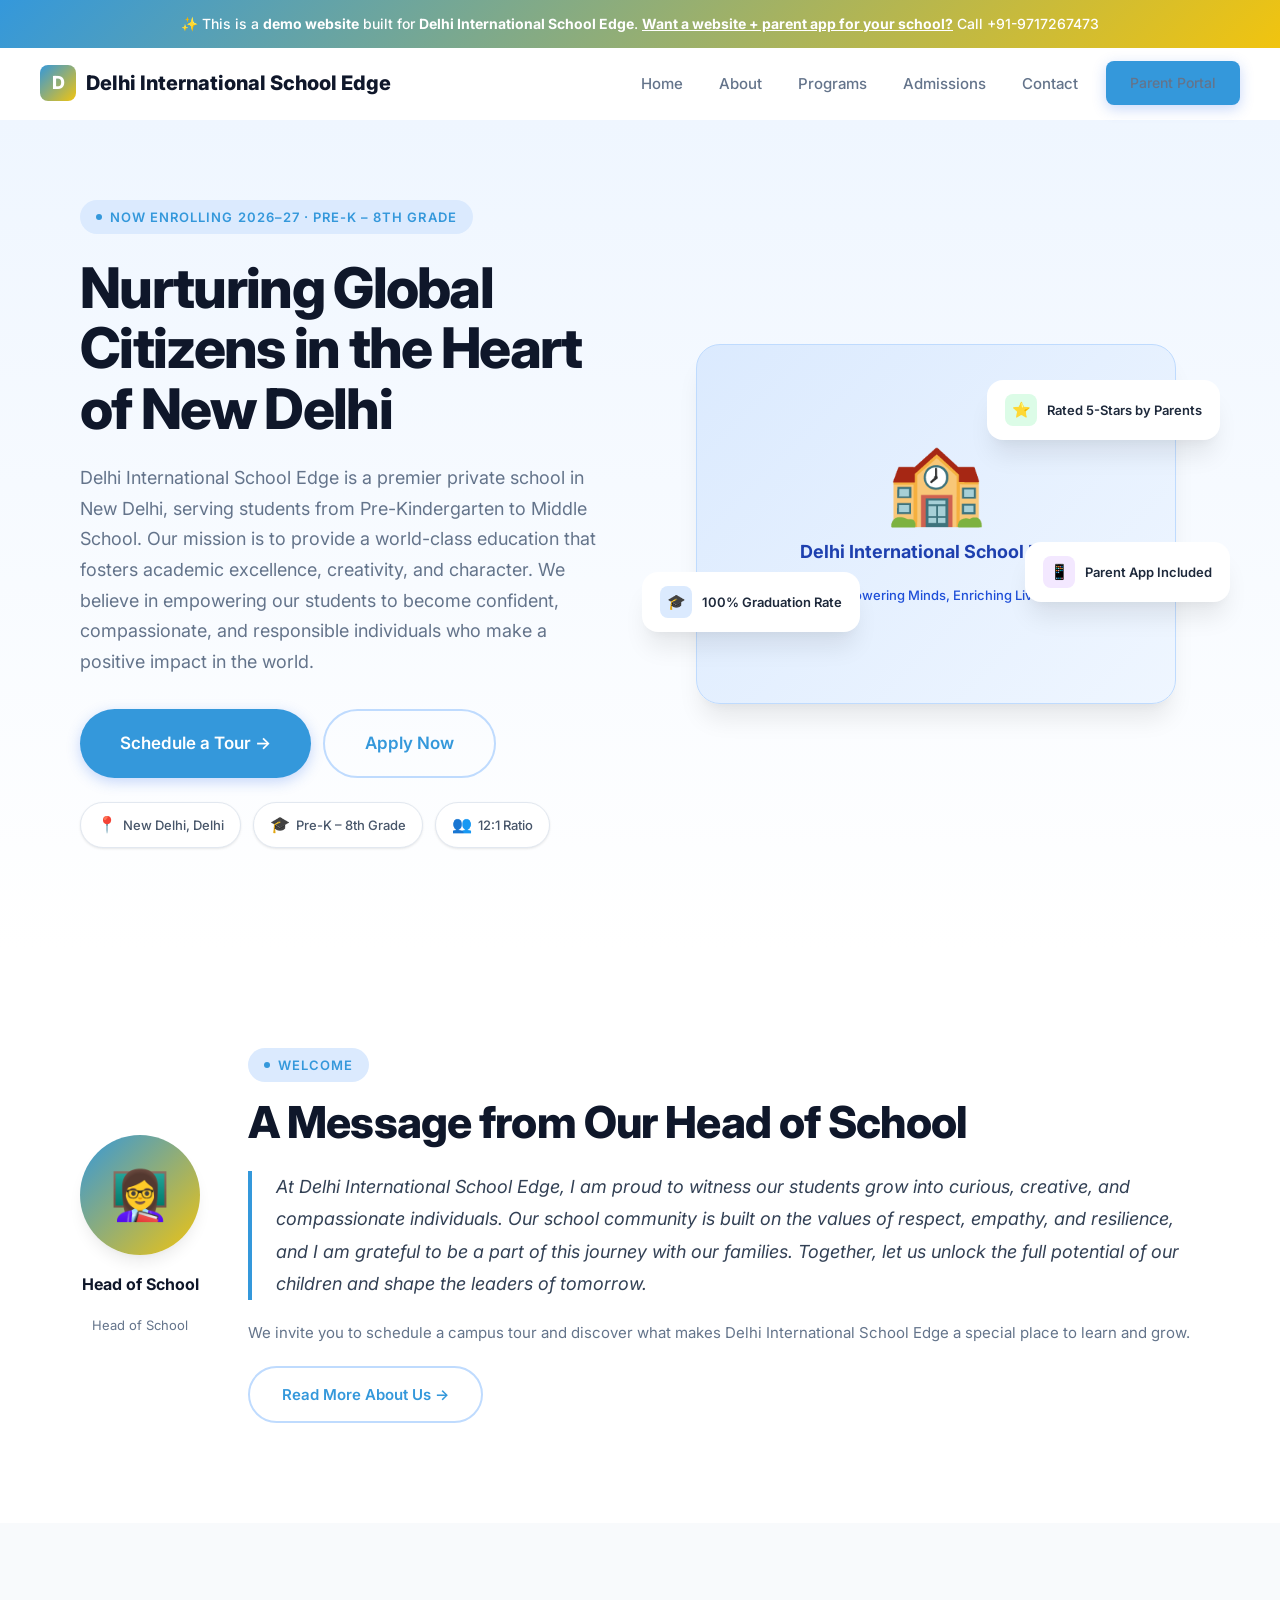
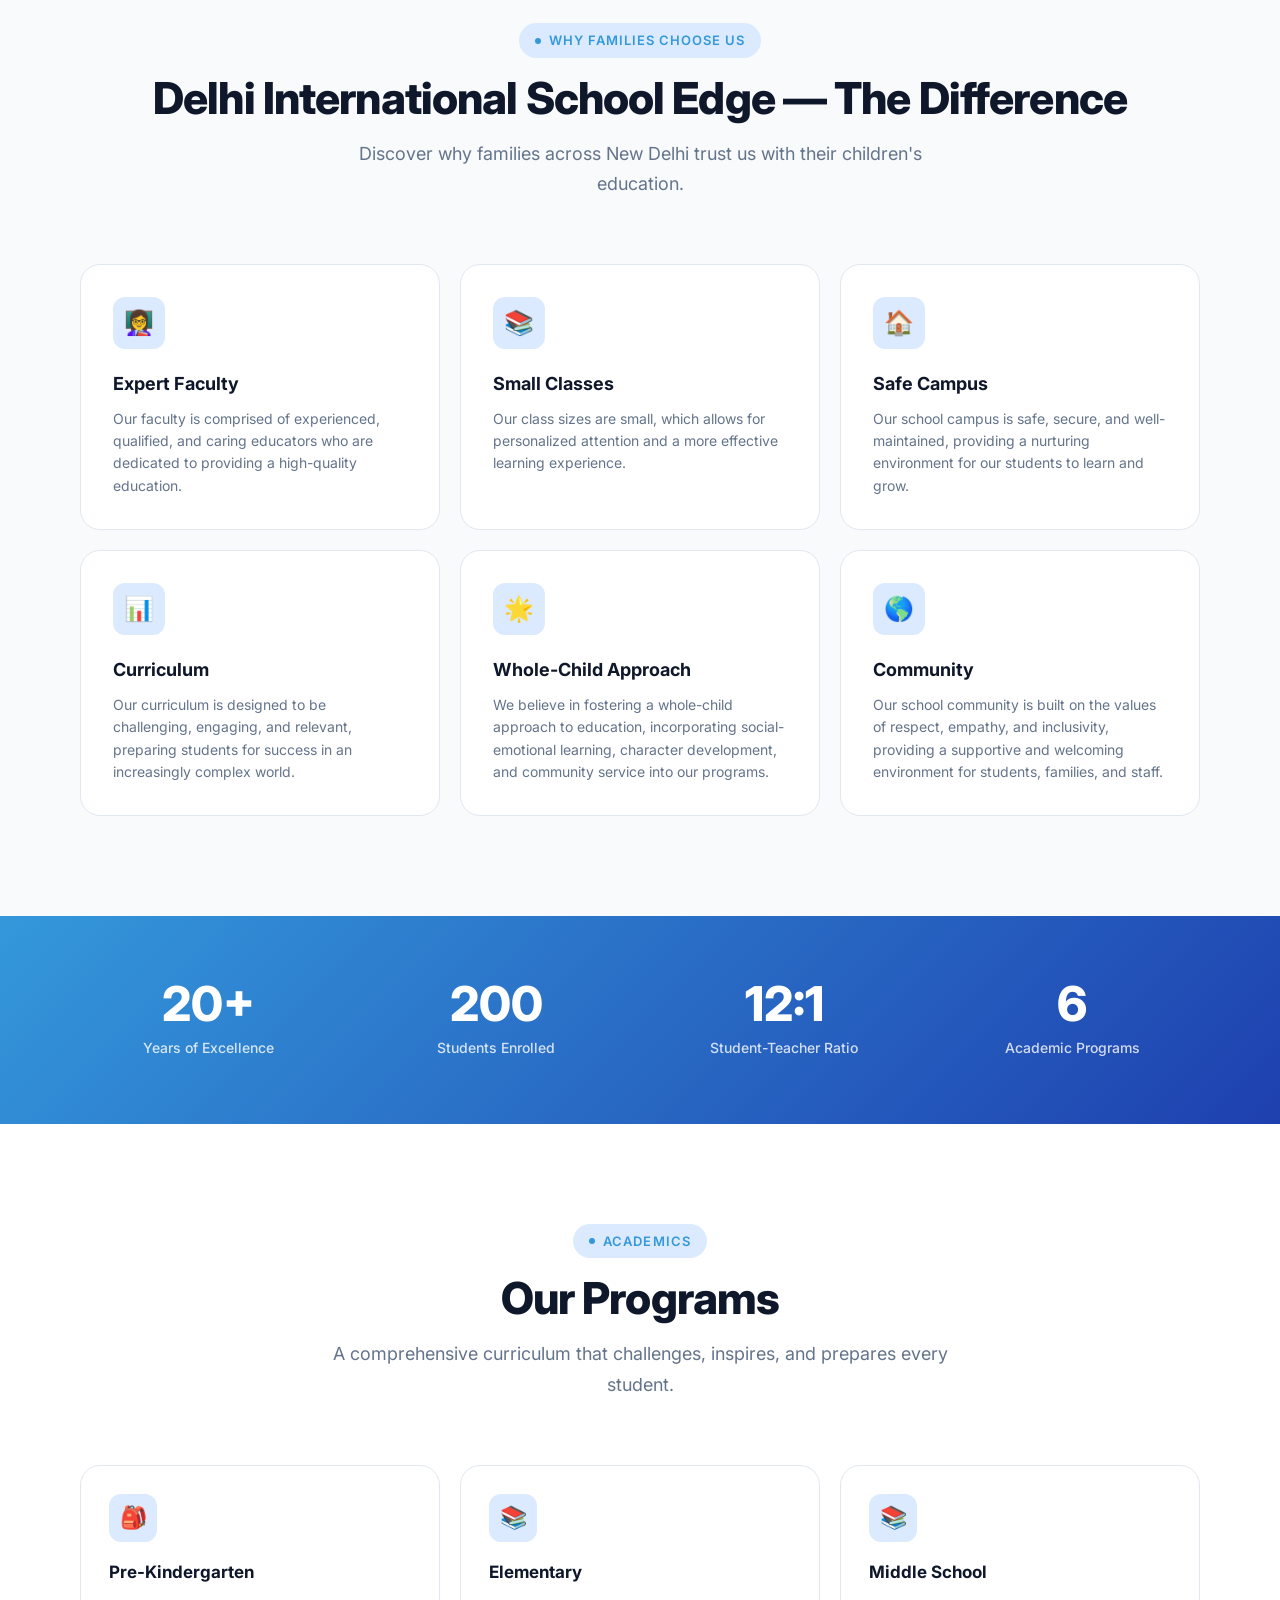
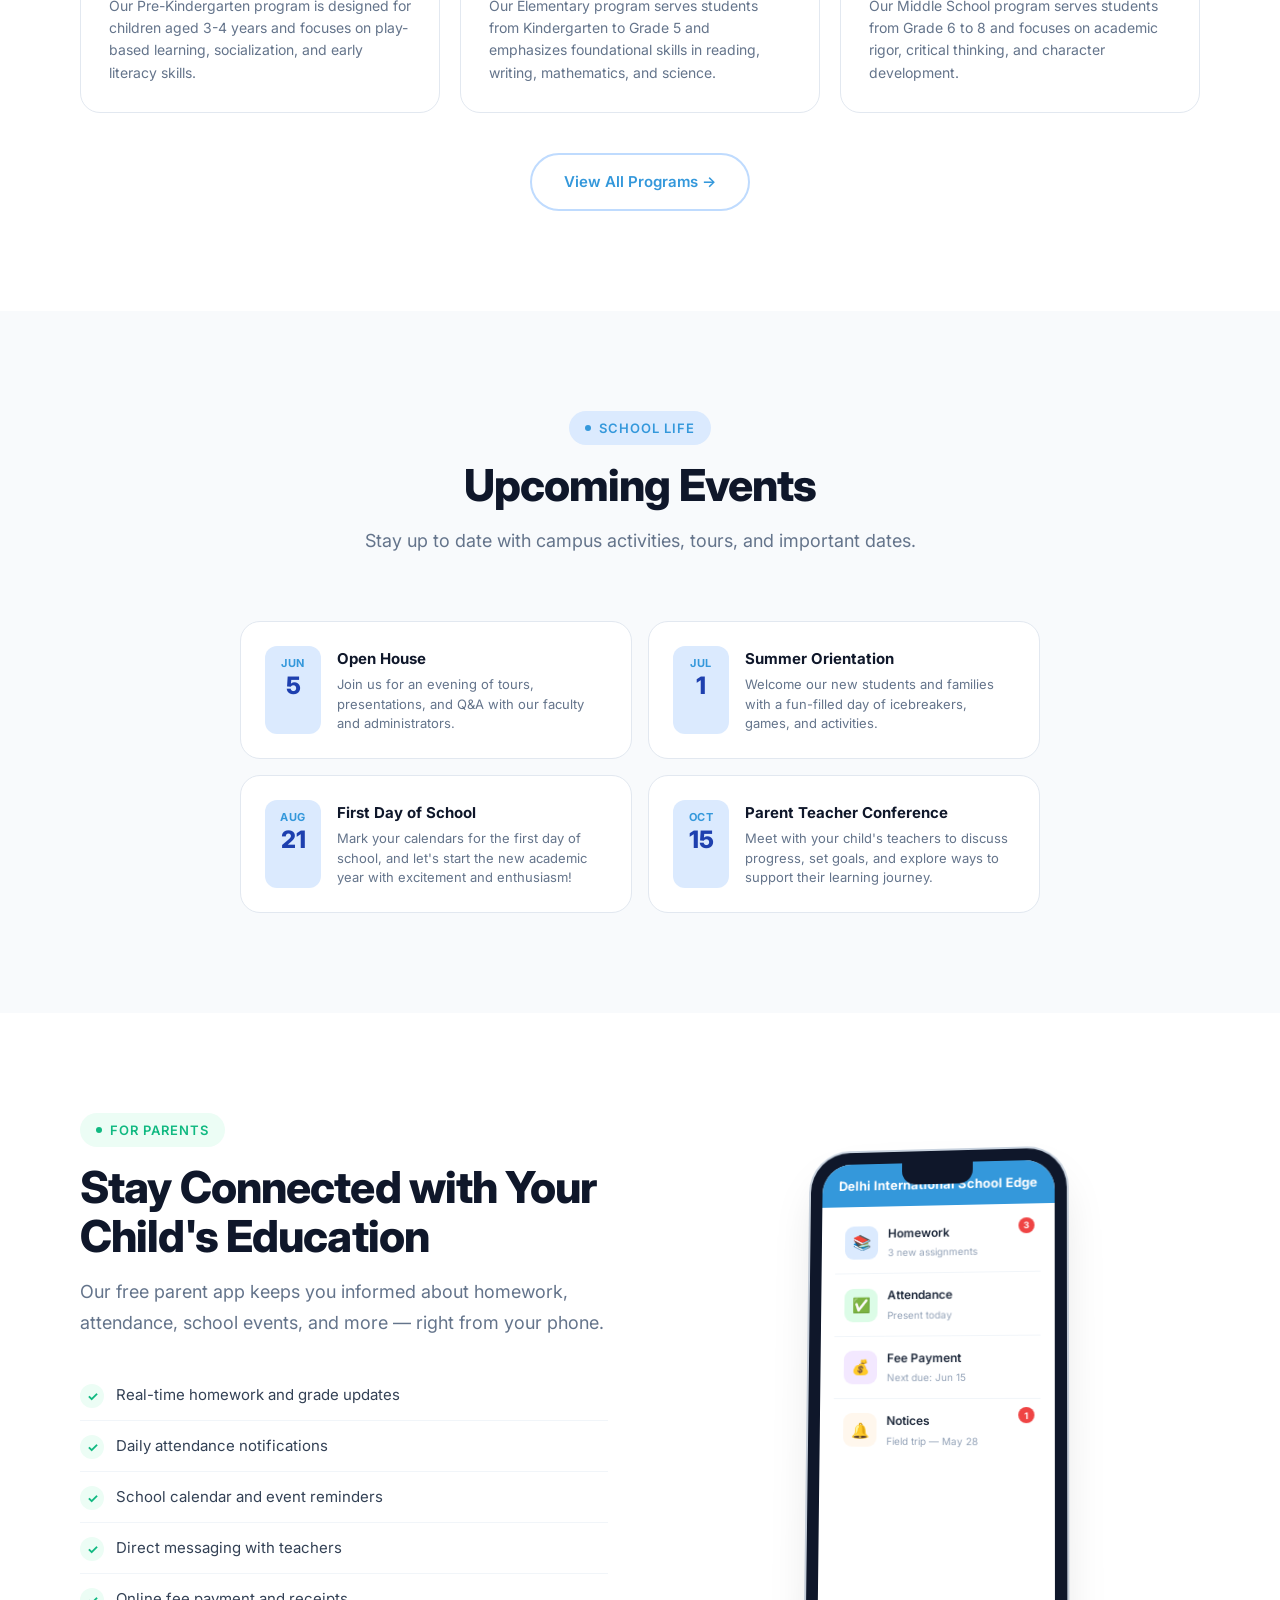
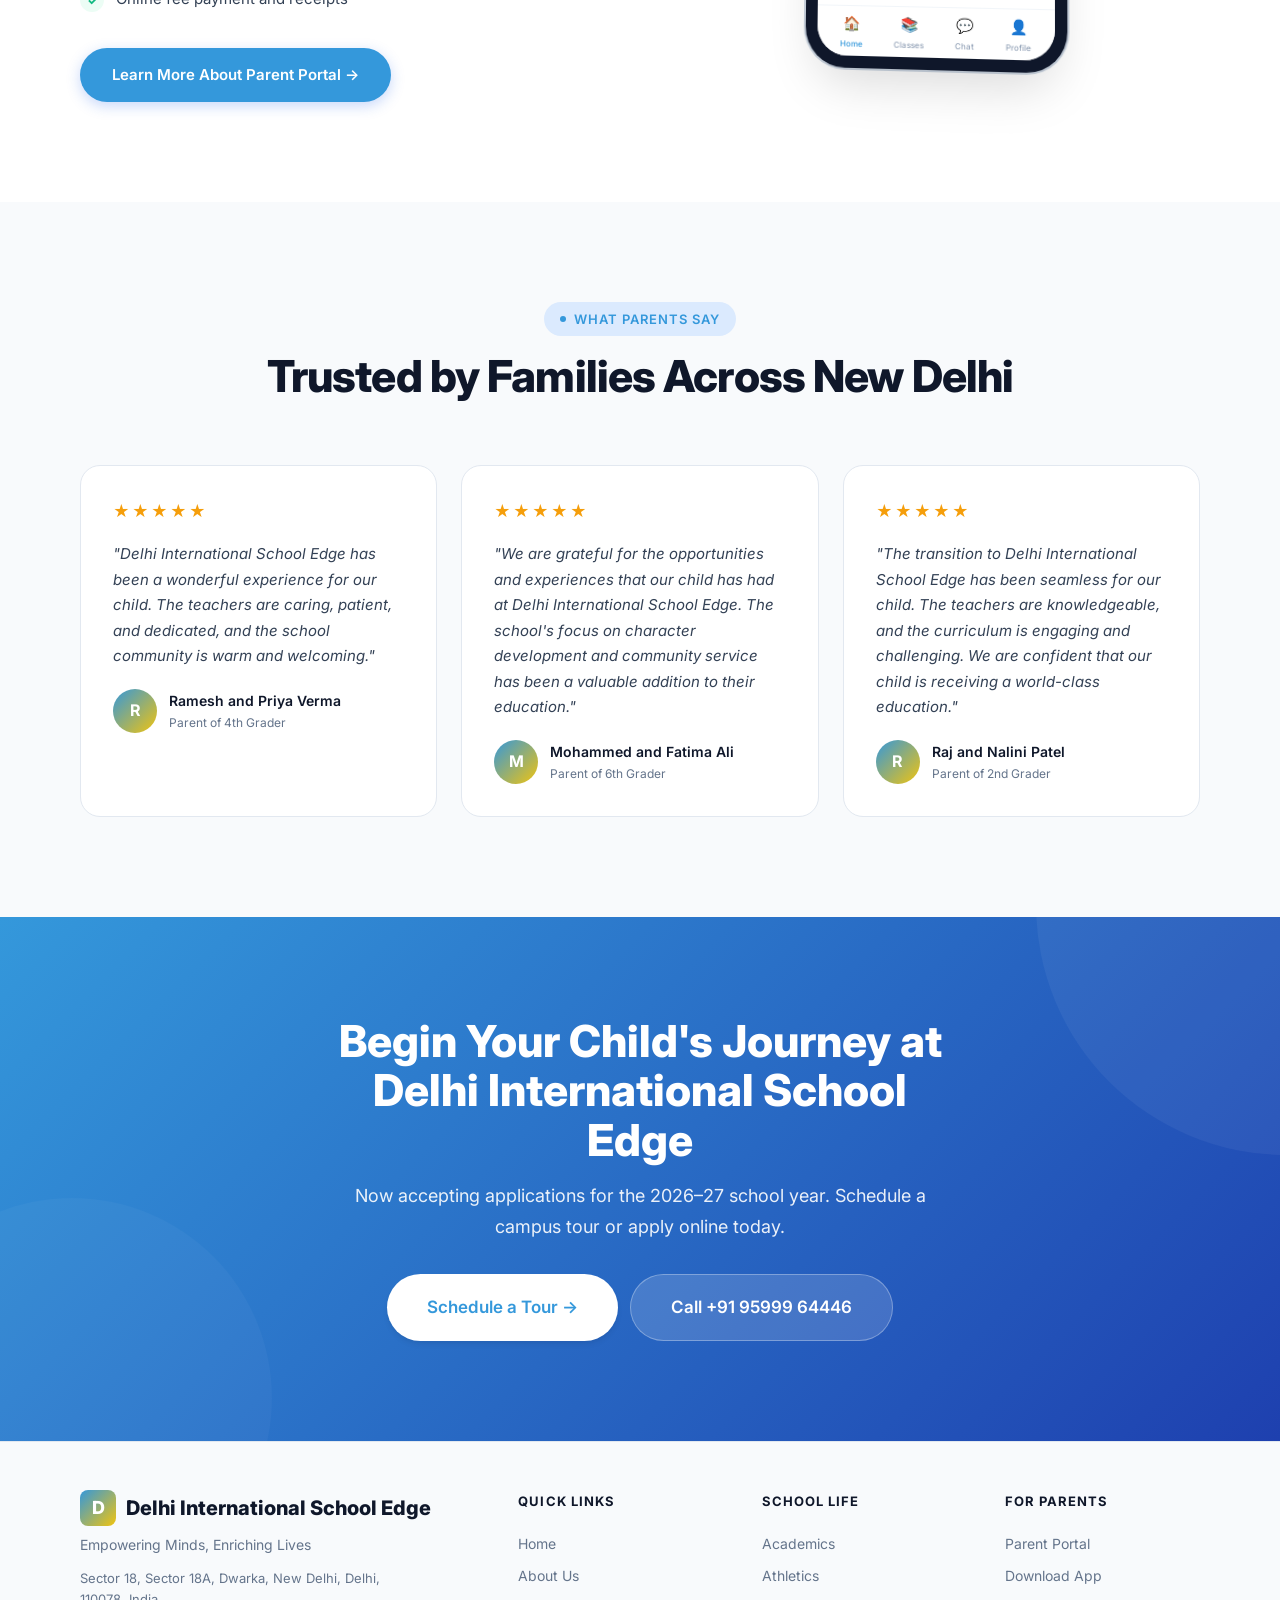
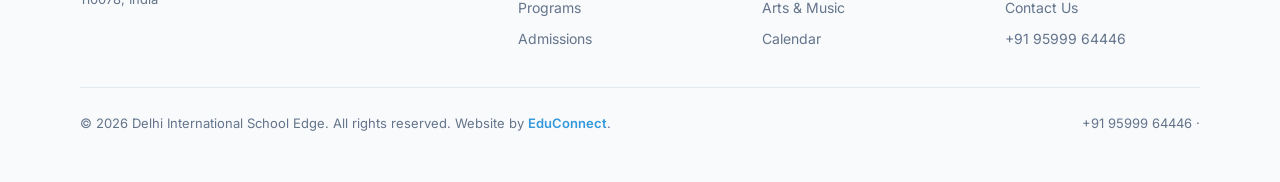
==== commit af2a0001: "Initial demo site for Delhi International School Edge" ====
--- a/index.html
+++ b/index.html
@@ -8,7 +8,7 @@
   <link rel="stylesheet" href="/styles.css"><script src="/main.js" defer></script>
 </head><body><div class="demo-banner">
   ✨ This is a <strong>demo website</strong> built for <strong>Delhi International School Edge</strong>.
-  <a href="mailto:rajus9231@gmail.com">Want a website + parent app for your school?</a> Call +91-9717267473
+  <a href="mailto:bhupender@myfirststepschool.com">Want a website + parent app for your school?</a> Call +91-9717267473
 </div>
 <nav class="navbar">
   <a href="/" class="logo"><span class="logo-icon">D</span>Delhi International School Edge</a>
@@ -25,8 +25,8 @@
 <section class="hero"><div class="container"><div class="hero-inner">
   <div class="hero-content">
     <div class="badge animate-on-scroll mb-6">Now Enrolling 2026–27 · Pre-K – 8th Grade</div>
-    <h1 class="heading-xl animate-on-scroll mb-6">Empowering Young Minds in the Heart of Delhi</h1>
-    <p class="text-lg text-muted animate-on-scroll mb-8">Delhi International School Edge, a premier private school in New Delhi, Delhi, offers a nurturing environment for students from Pre-Kindergarten to High School. Our holistic approach focuses on academic excellence, character development, and extracurricular activities. As a small school community, we provide personalized attention to each child's unique needs.</p>
+    <h1 class="heading-xl animate-on-scroll mb-6">Nurturing Global Citizens in the Heart of New Delhi</h1>
+    <p class="text-lg text-muted animate-on-scroll mb-8">Delhi International School Edge is a premier private school in New Delhi, serving students from Pre-Kindergarten to Middle School. Our mission is to provide a world-class education that fosters academic excellence, creativity, and character. We believe in empowering our students to become confident, compassionate, and responsible individuals who make a positive impact in the world.</p>
     <div class="hero-actions animate-on-scroll">
       <a href="/admissions.html" class="btn btn-primary btn-lg">Schedule a Tour →</a>
       <a href="/admissions.html" class="btn btn-outline btn-lg">Apply Now</a>
@@ -39,7 +39,7 @@
   </div>
   <div class="hero-visual animate-on-scroll">
     <div class="school-illustration"><div class="school-illustration-inner">
-      <div class="school-building">🏫</div><h3>Delhi International School Edge</h3><p>Empowering Minds, Inspiring Hearts, Achieving Excellence</p>
+      <div class="school-building">🏫</div><h3>Delhi International School Edge</h3><p>Empowering Minds, Enriching Lives</p>
     </div></div>
     <div class="float-card card-1"><div class="fc-icon green">⭐</div>Rated 5-Stars by Parents</div>
     <div class="float-card card-2"><div class="fc-icon blue">🎓</div>100% Graduation Rate</div>
@@ -55,7 +55,7 @@
   <div class="welcome-text animate-on-scroll">
     <div class="badge mb-4">Welcome</div>
     <h2 class="heading-lg mb-6">A Message from Our Head of School</h2>
-    <blockquote>At Delhi International School Edge, I am proud to see our students grow into confident, compassionate, and curious individuals. Our dedicated faculty and staff work tirelessly to create a safe, inclusive, and stimulating environment that fosters a love of learning. I invite you to join our vibrant community and experience the difference that makes us stand out.</blockquote>
+    <blockquote>At Delhi International School Edge, I am proud to witness our students grow into curious, creative, and compassionate individuals. Our school community is built on the values of respect, empathy, and resilience, and I am grateful to be a part of this journey with our families. Together, let us unlock the full potential of our children and shape the leaders of tomorrow.</blockquote>
     <p>We invite you to schedule a campus tour and discover what makes Delhi International School Edge a special place to learn and grow.</p>
     <a href="/about.html" class="btn btn-outline" style="margin-top:20px">Read More About Us →</a>
   </div>
@@ -69,22 +69,22 @@
   </div>
   <div class="features-grid">
       <div class="feature-card animate-on-scroll stagger-1">
-        <div class="feature-icon">👩‍🏫</div><h3>Expert Faculty</h3><p>Our faculty is comprised of experienced, caring, and knowledgeable professionals who use various teaching strategies to make learning engaging and fun.</p>
+        <div class="feature-icon">👩‍🏫</div><h3>Expert Faculty</h3><p>Our faculty is comprised of experienced, qualified, and caring educators who are dedicated to providing a high-quality education.</p>
       </div>
       <div class="feature-card animate-on-scroll stagger-2">
-        <div class="feature-icon">📚</div><h3>Small Class Sizes</h3><p>Our small class sizes ensure personalized attention and a nurturing environment that fosters a love of learning.</p>
+        <div class="feature-icon">📚</div><h3>Small Classes</h3><p>Our class sizes are small, which allows for personalized attention and a more effective learning experience.</p>
       </div>
       <div class="feature-card animate-on-scroll stagger-3">
-        <div class="feature-icon">🏥</div><h3>Safe Campus</h3><p>Our campus is a safe and secure environment that prioritizes the well-being and safety of our students, parents, and staff.</p>
+        <div class="feature-icon">🏠</div><h3>Safe Campus</h3><p>Our school campus is safe, secure, and well-maintained, providing a nurturing environment for our students to learn and grow.</p>
       </div>
       <div class="feature-card animate-on-scroll stagger-4">
-        <div class="feature-icon">📊</div><h3>Curriculum</h3><p>Our curriculum is designed to meet the needs of 21st-century learners, emphasizing critical thinking, creativity, and collaboration.</p>
+        <div class="feature-icon">📊</div><h3>Curriculum</h3><p>Our curriculum is designed to be challenging, engaging, and relevant, preparing students for success in an increasingly complex world.</p>
       </div>
       <div class="feature-card animate-on-scroll stagger-5">
-        <div class="feature-icon">🌎</div><h3>Whole-Child Approach</h3><p>Our whole-child approach focuses on academic, social, emotional, and physical development to create a well-rounded individual.</p>
+        <div class="feature-icon">🌟</div><h3>Whole-Child Approach</h3><p>We believe in fostering a whole-child approach to education, incorporating social-emotional learning, character development, and community service into our programs.</p>
       </div>
       <div class="feature-card animate-on-scroll stagger-6">
-        <div class="feature-icon">🤝</div><h3>Community</h3><p>Our school community is warm, welcoming, and inclusive, providing a sense of belonging and support for our students, parents, and staff.</p>
+        <div class="feature-icon">🌎</div><h3>Community</h3><p>Our school community is built on the values of respect, empathy, and inclusivity, providing a supportive and welcoming environment for students, families, and staff.</p>
       </div></div>
 </div></section>
 
@@ -103,13 +103,13 @@
   </div>
   <div class="programs-grid">
       <div class="program-card animate-on-scroll stagger-1">
-        <div class="program-icon">🎒</div><h3>Pre-Kindergarten</h3><p>Our Pre-Kindergarten program is designed for children aged 3-4 years, focusing on social, emotional, and cognitive development. Our experienced teachers use play-based learning to create a nurturing environment that fosters a love of learning.</p>
+        <div class="program-icon">🎒</div><h3>Pre-Kindergarten</h3><p>Our Pre-Kindergarten program is designed for children aged 3-4 years and focuses on play-based learning, socialization, and early literacy skills.</p>
       </div>
       <div class="program-card animate-on-scroll stagger-2">
-        <div class="program-icon">📚</div><h3>Elementary</h3><p>Our Elementary program serves students from Grade 1 to 5, emphasizing a strong foundation in core subjects like reading, writing, mathematics, science, and social studies. Our experienced teachers use various teaching strategies to make learning engaging and fun.</p>
+        <div class="program-icon">📚</div><h3>Elementary</h3><p>Our Elementary program serves students from Kindergarten to Grade 5 and emphasizes foundational skills in reading, writing, mathematics, and science.</p>
       </div>
       <div class="program-card animate-on-scroll stagger-3">
-        <div class="program-icon">📚</div><h3>Middle/Upper</h3><p>Our Middle/Upper program serves students from Grade 6 to 12, focusing on academic rigor, critical thinking, and character development. Our experienced teachers use project-based learning to create a stimulating environment that fosters a love of learning.</p>
+        <div class="program-icon">📚</div><h3>Middle School</h3><p>Our Middle School program serves students from Grade 6 to 8 and focuses on academic rigor, critical thinking, and character development.</p>
       </div></div>
   <div class="text-center animate-on-scroll" style="margin-top:40px"><a href="/programs.html" class="btn btn-outline">View All Programs →</a></div>
 </div></section>
@@ -122,16 +122,16 @@
   </div>
   <div class="events-grid"><div class="event-card animate-on-scroll stagger-1">
         <div class="event-date"><div class="month">Jun</div><div class="day">5</div></div>
-        <div class="event-info"><h4>Open House</h4><p>Join us for our Open House event to learn more about our school programs, facilities, and community.</p></div>
+        <div class="event-info"><h4>Open House</h4><p>Join us for an evening of tours, presentations, and Q&A with our faculty and administrators.</p></div>
       </div><div class="event-card animate-on-scroll stagger-2">
-        <div class="event-date"><div class="month">Jun</div><div class="day">15</div></div>
-        <div class="event-info"><h4>Summer Camp</h4><p>Our Summer Camp is a fun-filled program that offers a range of activities, games, and learning experiences for children aged 3-12 years.</p></div>
+        <div class="event-date"><div class="month">Jul</div><div class="day">1</div></div>
+        <div class="event-info"><h4>Summer Orientation</h4><p>Welcome our new students and families with a fun-filled day of icebreakers, games, and activities.</p></div>
       </div><div class="event-card animate-on-scroll stagger-3">
-        <div class="event-date"><div class="month">Aug</div><div class="day">25</div></div>
-        <div class="event-info"><h4>First Day of School</h4><p>Mark your calendars for the first day of school! Our staff is excited to welcome our students back to school.</p></div>
+        <div class="event-date"><div class="month">Aug</div><div class="day">21</div></div>
+        <div class="event-info"><h4>First Day of School</h4><p>Mark your calendars for the first day of school, and let's start the new academic year with excitement and enthusiasm!</p></div>
       </div><div class="event-card animate-on-scroll stagger-4">
-        <div class="event-date"><div class="month">Sep</div><div class="day">10</div></div>
-        <div class="event-info"><h4>Parent-Teacher Conference</h4><p>Join us for our Parent-Teacher Conference to discuss your child's progress and goals.</p></div>
+        <div class="event-date"><div class="month">Oct</div><div class="day">15</div></div>
+        <div class="event-info"><h4>Parent Teacher Conference</h4><p>Meet with your child's teachers to discuss progress, set goals, and explore ways to support their learning journey.</p></div>
       </div></div>
 </div></section>
 
@@ -176,21 +176,21 @@
   <div class="testimonials-grid">
       <div class="testimonial-card animate-on-scroll stagger-1">
         <div class="stars"><span class="star">★</span><span class="star">★</span><span class="star">★</span><span class="star">★</span><span class="star">★</span></div>
-        <p class="testimonial-text">"Delhi International School Edge has been a wonderful experience for our child. The teachers are caring, supportive, and knowledgeable. The school community is warm and welcoming."</p>
+        <p class="testimonial-text">"Delhi International School Edge has been a wonderful experience for our child. The teachers are caring, patient, and dedicated, and the school community is warm and welcoming."</p>
         <div class="testimonial-author"><div class="author-avatar">R</div>
-        <div class="author-info"><div class="author-name">Rahul and Priya Khanna</div><div class="author-role">Parent of Grade 4 Student</div></div></div>
+        <div class="author-info"><div class="author-name">Ramesh and Priya Verma</div><div class="author-role">Parent of 4th Grader</div></div></div>
       </div>
       <div class="testimonial-card animate-on-scroll stagger-2">
         <div class="stars"><span class="star">★</span><span class="star">★</span><span class="star">★</span><span class="star">★</span><span class="star">★</span></div>
-        <p class="testimonial-text">"We are grateful for the opportunities that Delhi International School Edge has provided for our child. The school has helped our child grow into a confident, compassionate, and curious individual."</p>
-        <div class="testimonial-author"><div class="author-avatar">A</div>
-        <div class="author-info"><div class="author-name">Amit and Nalini Sood</div><div class="author-role">Parent of Grade 8 Student</div></div></div>
+        <p class="testimonial-text">"We are grateful for the opportunities and experiences that our child has had at Delhi International School Edge. The school's focus on character development and community service has been a valuable addition to their education."</p>
+        <div class="testimonial-author"><div class="author-avatar">M</div>
+        <div class="author-info"><div class="author-name">Mohammed and Fatima Ali</div><div class="author-role">Parent of 6th Grader</div></div></div>
       </div>
       <div class="testimonial-card animate-on-scroll stagger-3">
         <div class="stars"><span class="star">★</span><span class="star">★</span><span class="star">★</span><span class="star">★</span><span class="star">★</span></div>
-        <p class="testimonial-text">"Delhi International School Edge is a hidden gem in the heart of New Delhi. The school's small class sizes and personalized attention have made a significant difference in our child's learning experience."</p>
-        <div class="testimonial-author"><div class="author-avatar">S</div>
-        <div class="author-info"><div class="author-name">Sunita and Vikram Mehra</div><div class="author-role">Parent of Grade 6 Student</div></div></div>
+        <p class="testimonial-text">"The transition to Delhi International School Edge has been seamless for our child. The teachers are knowledgeable, and the curriculum is engaging and challenging. We are confident that our child is receiving a world-class education."</p>
+        <div class="testimonial-author"><div class="author-avatar">R</div>
+        <div class="author-info"><div class="author-name">Raj and Nalini Patel</div><div class="author-role">Parent of 2nd Grader</div></div></div>
       </div></div>
 </div></section>
 
@@ -207,7 +207,7 @@
     <div class="footer-grid">
       <div class="footer-brand">
         <div class="logo" style="margin-bottom:8px"><span class="logo-icon">D</span>Delhi International School Edge</div>
-        <p>Empowering Minds, Inspiring Hearts, Achieving Excellence</p>
+        <p>Empowering Minds, Enriching Lives</p>
         <p style="margin-top:12px;font-size:13px">Sector 18, Sector 18A, Dwarka, New Delhi, Delhi, 110078, India</p>
       </div>
       <div class="footer-col"><h4>Quick Links</h4><a href="/">Home</a><a href="/about.html">About Us</a><a href="/programs.html">Programs</a><a href="/admissions.html">Admissions</a></div>
@@ -215,7 +215,7 @@
       <div class="footer-col"><h4>For Parents</h4><a href="/parents.html">Parent Portal</a><a href="/parents.html">Download App</a><a href="/contact.html">Contact Us</a><a href="tel:+91 95999 64446">+91 95999 64446</a></div>
     </div>
     <div class="footer-bottom">
-      <p>&copy; 2026 Delhi International School Edge. All rights reserved. Website by <a href="mailto:rajus9231@gmail.com">EduConnect</a>.</p>
+      <p>&copy; 2026 Delhi International School Edge. All rights reserved. Website by <a href="mailto:bhupender@myfirststepschool.com">EduConnect</a>.</p>
       <p>+91 95999 64446 &middot; <a href="mailto:"></a></p>
     </div>
   </div>
--- a/styles.css
+++ b/styles.css
@@ -1,8 +1,8 @@
 /* ===== DESIGN SYSTEM — LIGHT PROFESSIONAL ===== */
 :root{
-  --primary:#3498DB;--primary-50:#eff6ff;--primary-100:#dbeafe;--primary-200:#bfdbfe;
-  --primary-500:#3498DB;--primary-600:#1d4ed8;--primary-700:#1e40af;
-  --secondary:#F1C40F;--accent:#10b981;--accent-50:#ecfdf5;
+  --primary:#3498db;--primary-50:#eff6ff;--primary-100:#dbeafe;--primary-200:#bfdbfe;
+  --primary-500:#3498db;--primary-600:#1d4ed8;--primary-700:#1e40af;
+  --secondary:#f1c40f;--accent:#10b981;--accent-50:#ecfdf5;
   --white:#fff;--gray-50:#f8fafc;--gray-100:#f1f5f9;--gray-200:#e2e8f0;--gray-300:#cbd5e1;
   --gray-400:#94a3b8;--gray-500:#64748b;--gray-600:#475569;--gray-700:#334155;
   --gray-800:#1e293b;--gray-900:#0f172a;
